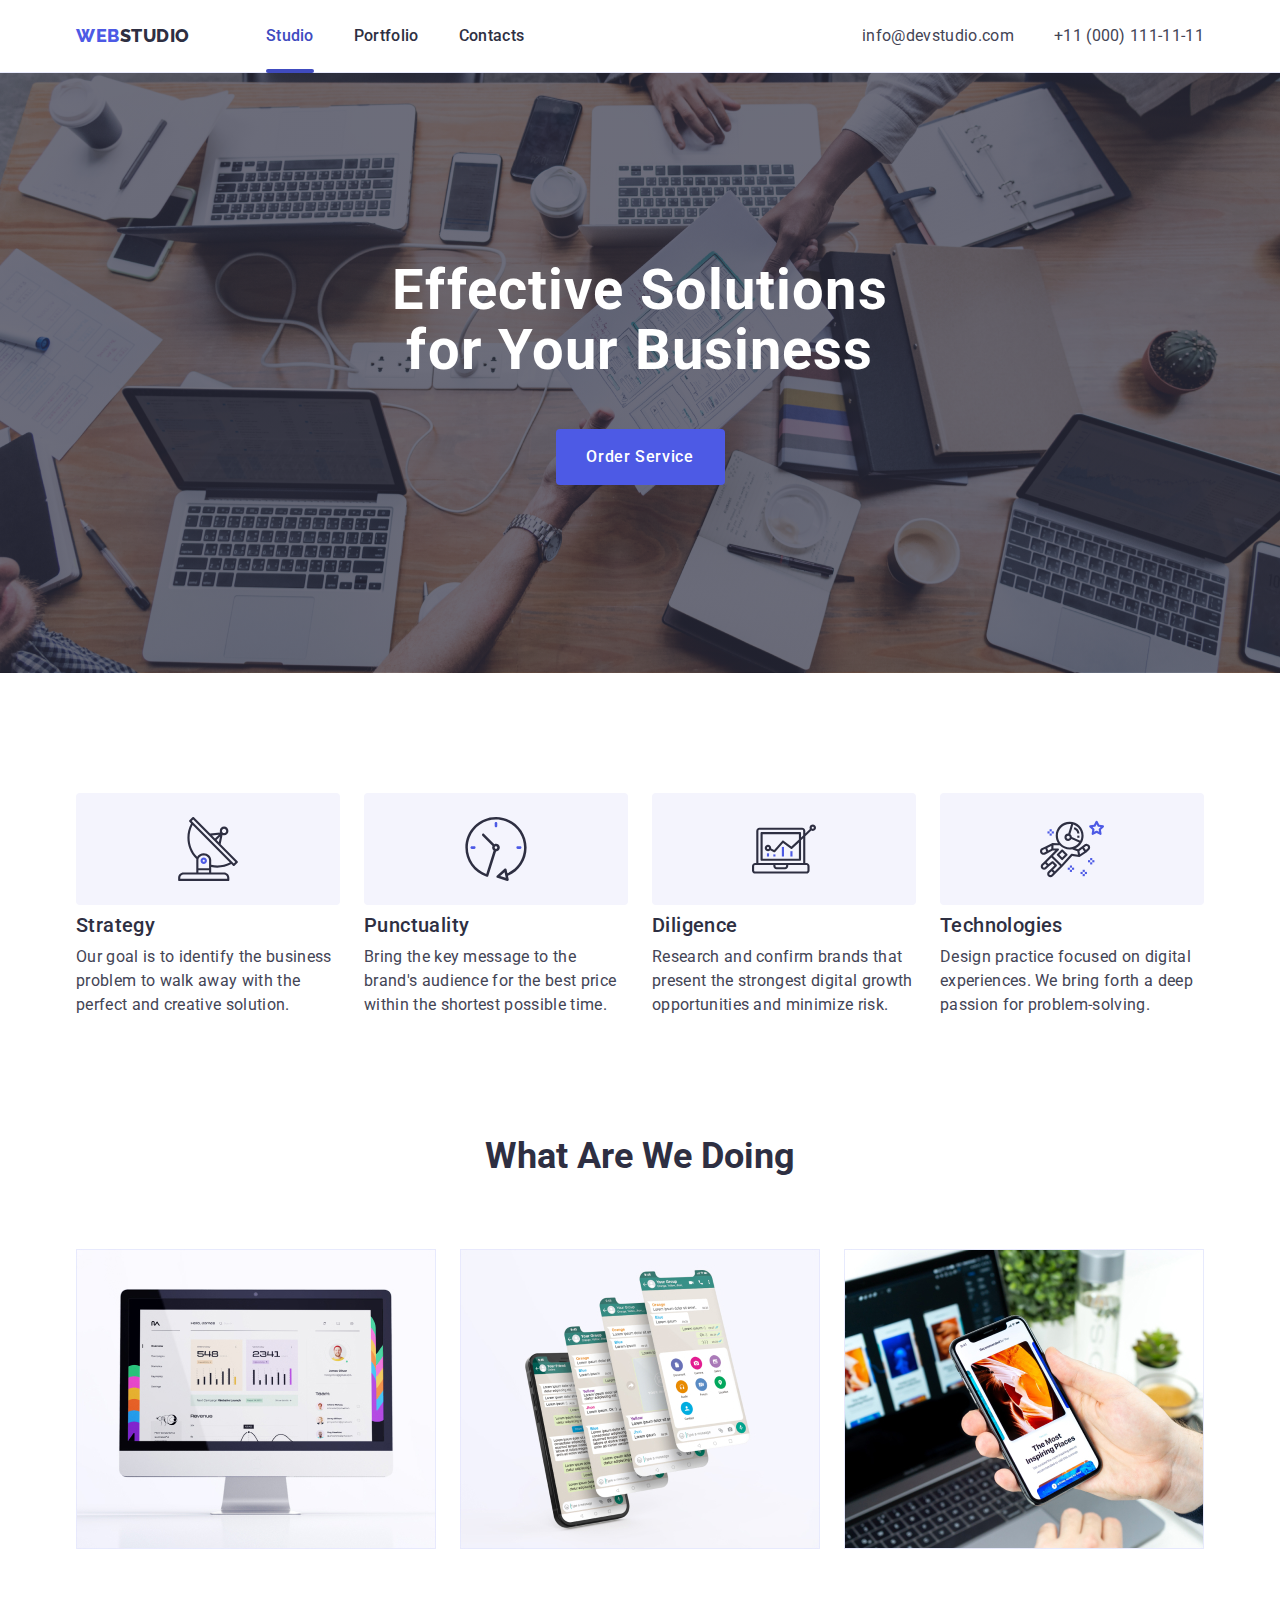
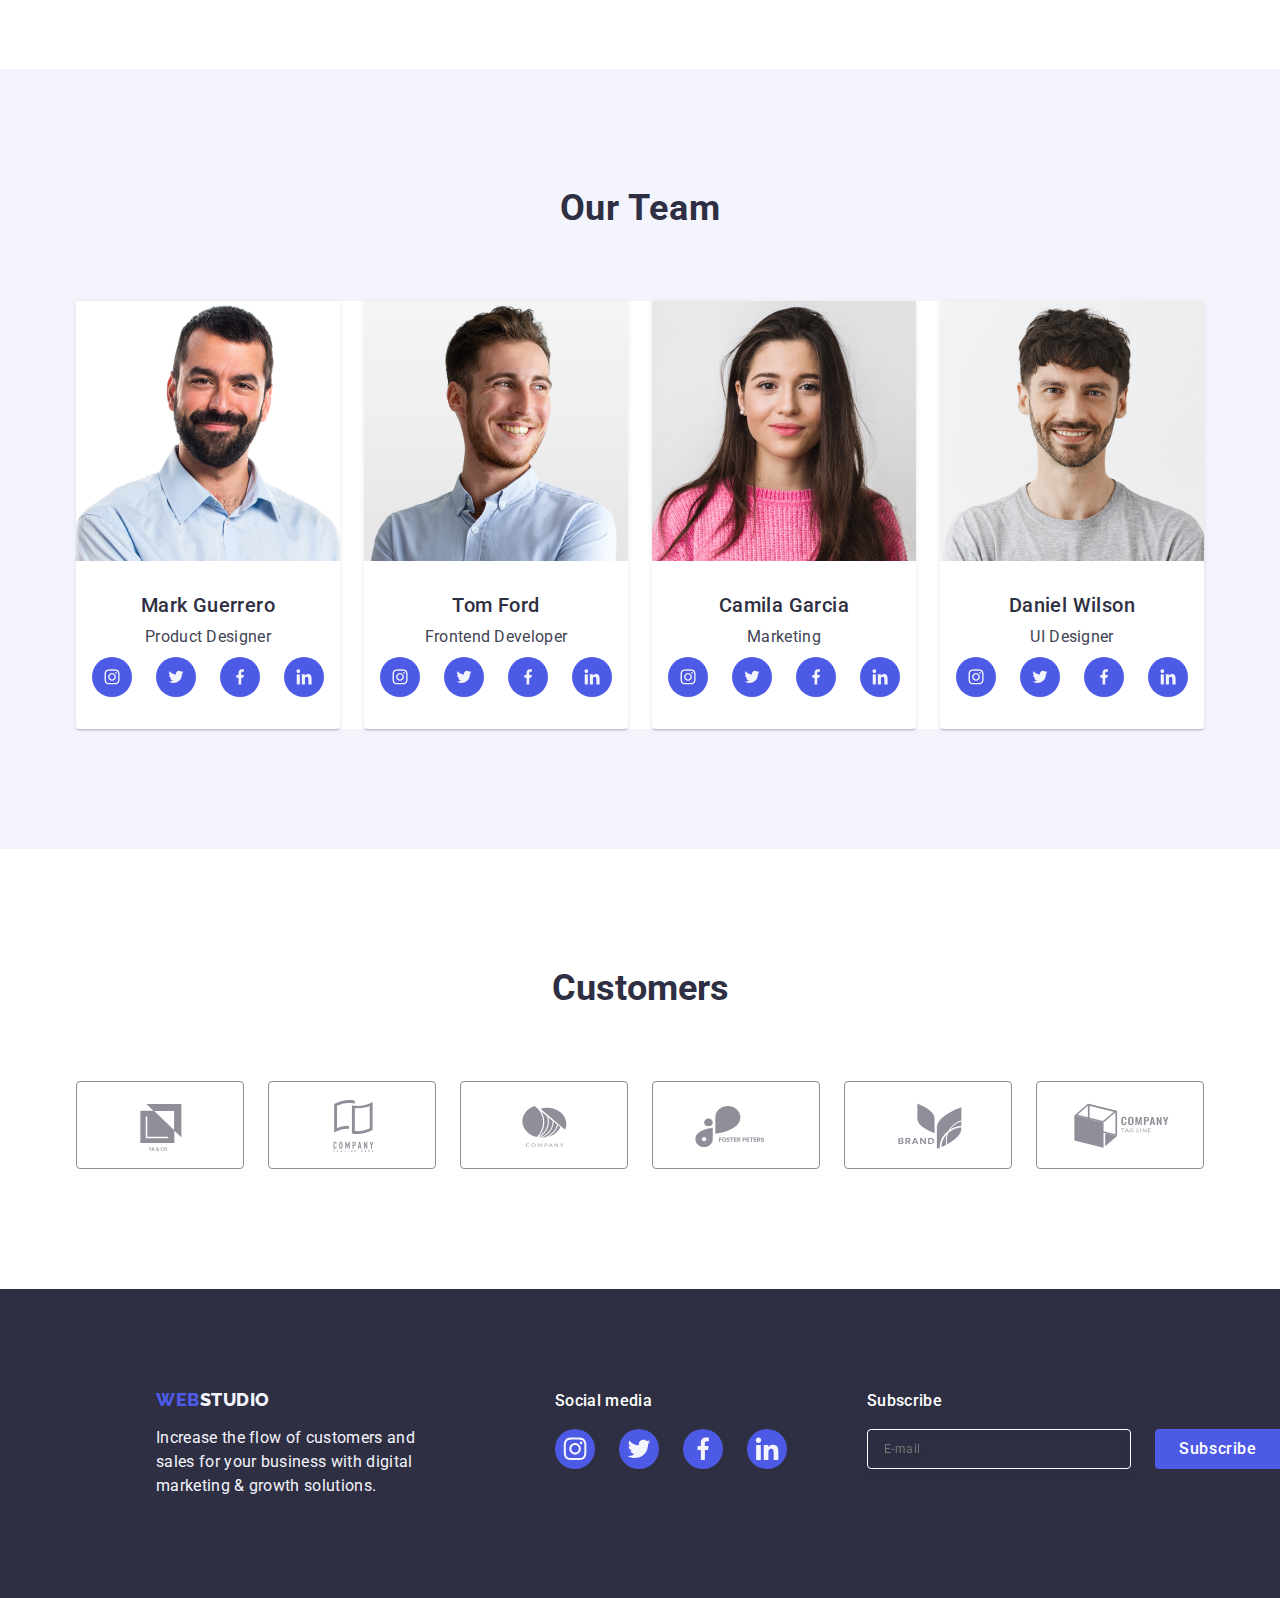
==== index.html @ 52cb7daf "Initial commit" ====
<!DOCTYPE html>
<html lang="en">
  <head>
    <meta charset="UTF-8" />
    <meta name="viewport" content="width=device-width, initial-scale=1.0" />
    <title>Document</title>
    <link rel="preconnect" href="https://fonts.googleapis.com" />
    <link rel="preconnect" href="https://fonts.gstatic.com" crossorigin />
    <link
      href="https://fonts.googleapis.com/css2?family=Raleway:wght@800&family=Roboto:wght@400;500;700;900&display=swap"
      rel="stylesheet"
    />
    <link
      rel="stylesheet"
      href="https://cdn.jsdelivr.net/npm/modern-normalize@1.1.0/modern-normalize.min.css"
    />
    <link rel="stylesheet" href="./css/styles.css" />
  </head>
  <!-- Profile header -->
  <body>
    <header class="page-header">
      <div class="container-header container">
        <nav class="navigation">
          <a class="logo link" href="./index.html"
            >Web<span class="dark">Studio</span></a
          >
          <ul class="nav list">
            <li class="nav-item">
              <a class="nav-link link nav-active" href="./index.html">Studio</a>
            </li>
            <li class="nav-item">
              <a class="nav-link link" href="./portfolio.html">Portfolio</a>
            </li>
            <li class="nav-item">
              <a class="nav-link link" href="">Contacts</a>
            </li>
          </ul>
        </nav>
        <address class="address">
          <ul class="contacts-list list">
            <li class="contact-item">
              <a class="link" href="mailto:info@devstudio.com"
                >info@devstudio.com</a
              >
            </li>
            <li class="contact-item">
              <a class="link" href="tel:+110001111111">+11 (000) 111-11-11</a>
            </li>
          </ul>
        </address>
      </div>
    </header>
    <!--Hero -->
    <main class="main">
      <section class="main-section hero">
        <div class="container-hero container">
          <h1 class="solution-title">Effective Solutions for Your Business</h1>
          <button class="button" type="button" data-modal-open>
            Order Service
          </button>
        </div>
      </section>

      <section class="social">
        <div class="container-social container">
          <h2 class="visually-hidden">Features</h2>

          <ul class="solution-list list">
            <li class="item icon-strategy">
              <div class="icon-container">
                <svg class="solution-icon" width="64" height="64">
                  <use href="./images/sprite2.svg#icon-antenna"></use>
                </svg>
              </div>
              <h3 class="solution-subtitle">Strategy</h3>
              <p class="desc-list">
                Our goal is to identify the business problem to walk away with
                the perfect and creative solution.
              </p>
            </li>

            <li class="item icon-punctuality">
              <div class="icon-container">
                <svg class="solution-icon" width="64" height="64">
                  <use href="./images/sprite2.svg#icon-clock"></use>
                </svg>
              </div>
              <h3 class="solution-subtitle">Punctuality</h3>
              <p class="desc-list">
                Bring the key message to the brand's audience for the best price
                within the shortest possible time.
              </p>
            </li>

            <li class="item icon-deligence">
              <div class="icon-container">
                <svg class="solution-icon" width="64" height="64">
                  <use href="./images/sprite2.svg#icon-diagram"></use>
                </svg>
              </div>
              <h3 class="solution-subtitle">Diligence</h3>
              <p class="desc-list">
                Research and confirm brands that present the strongest digital
                growth opportunities and minimize risk.
              </p>
            </li>
            <li class="item icon-technologies">
              <div class="icon-container">
                <svg class="solution-icon" width="64" height="64">
                  <use href="./images/sprite2.svg#icon-astronaut"></use>
                </svg>
              </div>
              <h3 class="solution-subtitle">Technologies</h3>
              <p class="desc-list">
                Design practice focused on digital experiences. We bring forth a
                deep passion for problem-solving.
              </p>
            </li>
          </ul>
        </div>
      </section>

      <!-- What are we doing -->
      <section class="main-section-product">
        <div class="container-main-section container">
          <h2 class="section-title">What are we doing</h2>
          <ul class="item-list list">
            <li class="solution-item">
              <img
                src="./images/img1.jpg"
                alt="our product"
                width="360"
                height="300"
              />
            </li>
            <li class="solution-item">
              <img
                src="./images/img2.jpg"
                alt="our product"
                width="360"
                height="300"
              />
            </li>
            <li class="solution-item">
              <img
                src="./images/img3.jpg"
                alt="our product"
                width="360"
                height="300"
              />
            </li>
          </ul>
        </div>
      </section>

      <!--Our Team-->

      <section class="main-team">
        <div class="container-main-team container">
          <h2 class="team-title">Our Team</h2>
          <ul class="team-list list">
            <li class="item-team">
              <img
                src="./images/img.jpg"
                alt="Mark Guerrero"
                width="264"
                height="260"
              />
              <div class="item-team-desc">
                <h3 class="team-subtitle">Mark Guerrero</h3>
                <p class="desc-team">Product Designer</p>
                <ul class="social-list list">
                  <li class="social-list-item">
                    <a href="" class="social-list-link">
                      <svg class="social-list-icon" width="16" height="16">
                        <use href="./images/sprite.svg#icon-instagram"></use>
                      </svg>
                    </a>
                  </li>
                  <li class="social-list-item">
                    <a href="" class="social-list-link">
                      <svg class="social-list-icon" width="16" height="16">
                        <use href="./images/sprite.svg#icon-twitter"></use>
                      </svg>
                    </a>
                  </li>
                  <li class="social-list-item">
                    <a href="" class="social-list-link">
                      <svg class="social-list-icon" width="16" height="16">
                        <use href="./images/sprite.svg#icon-facebook"></use>
                      </svg>
                    </a>
                  </li>
                  <li class="social-list-item">
                    <a href="" class="social-list-link">
                      <svg class="social-list-icon" width="16" height="16">
                        <use href="./images/sprite.svg#icon-linkedin"></use>
                      </svg>
                    </a>
                  </li>
                </ul>
              </div>
            </li>
            <li class="item-team">
              <img
                src="./images/img4.jpg"
                alt="Mark Guerrero"
                width="264"
                height="260"
              />
              <div class="item-team-desc">
                <h3 class="team-subtitle">Tom Ford</h3>
                <p class="desc-team">Frontend Developer</p>
                <ul class="social-list list">
                  <li class="social-list-item">
                    <a href="" class="social-list-link">
                      <svg class="social-list-icon" width="16" height="16">
                        <use href="./images/sprite.svg#icon-instagram"></use>
                      </svg>
                    </a>
                  </li>
                  <li class="social-list-item">
                    <a href="" class="social-list-link">
                      <svg class="social-list-icon" width="16" height="16">
                        <use href="./images/sprite.svg#icon-twitter"></use>
                      </svg>
                    </a>
                  </li>
                  <li class="social-list-item">
                    <a href="" class="social-list-link">
                      <svg class="social-list-icon" width="16" height="16">
                        <use href="./images/sprite.svg#icon-facebook"></use>
                      </svg>
                    </a>
                  </li>
                  <li class="social-list-item">
                    <a href="" class="social-list-link">
                      <svg class="social-list-icon" width="16" height="16">
                        <use href="./images/sprite.svg#icon-linkedin"></use>
                      </svg>
                    </a>
                  </li>
                </ul>
              </div>
            </li>
            <li class="item-team">
              <img
                src="./images/img5.jpg"
                alt="Mark Guerrero"
                width="264"
                height="260"
              />
              <div class="item-team-desc">
                <h3 class="team-subtitle">Camila Garcia</h3>
                <p class="desc-team">Marketing</p>
                <ul class="social-list list">
                  <li class="social-list-item">
                    <a href="" class="social-list-link">
                      <svg class="social-list-icon" width="16" height="16">
                        <use href="./images/sprite.svg#icon-instagram"></use>
                      </svg>
                    </a>
                  </li>
                  <li class="social-list-item">
                    <a href="" class="social-list-link">
                      <svg class="social-list-icon" width="16" height="16">
                        <use href="./images/sprite.svg#icon-twitter"></use>
                      </svg>
                    </a>
                  </li>
                  <li class="social-list-item">
                    <a href="" class="social-list-link">
                      <svg class="social-list-icon" width="16" height="16">
                        <use href="./images/sprite.svg#icon-facebook"></use>
                      </svg>
                    </a>
                  </li>
                  <li class="social-list-item">
                    <a href="" class="social-list-link">
                      <svg class="social-list-icon" width="16" height="16">
                        <use href="./images/sprite.svg#icon-linkedin"></use>
                      </svg>
                    </a>
                  </li>
                </ul>
              </div>
            </li>
            <li class="item-team">
              <img
                src="./images/img6.jpg"
                alt="Mark Guerrero"
                width="264"
                height="260"
              />
              <div class="item-team-desc">
                <h3 class="team-subtitle">Daniel Wilson</h3>
                <p class="desc-team">UI Designer</p>
                <ul class="social-list list">
                  <li class="social-list-item">
                    <a href="" class="social-list-link">
                      <svg class="social-list-icon" width="16" height="16">
                        <use href="./images/sprite.svg#icon-instagram"></use>
                      </svg>
                    </a>
                  </li>
                  <li class="social-list-item">
                    <a href="" class="social-list-link">
                      <svg class="social-list-icon" width="16" height="16">
                        <use href="./images/sprite.svg#icon-twitter"></use>
                      </svg>
                    </a>
                  </li>
                  <li class="social-list-item">
                    <a href="" class="social-list-link">
                      <svg class="social-list-icon" width="16" height="16">
                        <use href="./images/sprite.svg#icon-facebook"></use>
                      </svg>
                    </a>
                  </li>
                  <li class="social-list-item">
                    <a href="" class="social-list-link">
                      <svg class="social-list-icon" width="16" height="16">
                        <use href="./images/sprite.svg#icon-linkedin"></use>
                      </svg>
                    </a>
                  </li>
                </ul>
              </div>
            </li>
          </ul>
        </div>
      </section>
      <section class="cusutumers-section container">
        <div class="container">
          <h2 class="section-title">Customers</h2>
          <ul class="custumers-list list">
            <li class="custumers-item">
              <a href="" class="custumers-link link">
                <svg class="custumers-icon" width="104" height="56">
                  <use href="./images/sprite.svg#icon-Logocos"></use>
                </svg>
              </a>
            </li>
            <li class="custumers-item">
              <a href="" class="custumers-link link">
                <svg class="custumers-icon" width="104" height="56">
                  <use href="./images/sprite.svg#icon-company"></use>
                </svg>
              </a>
            </li>
            <li class="custumers-item">
              <a href="" class="custumers-link link">
                <svg class="custumers-icon" width="104" height="56">
                  <use href="./images/sprite.svg#icon-company2"></use>
                </svg>
              </a>
            </li>
            <li class="custumers-item">
              <a href="" class="custumers-link link">
                <svg class="custumers-icon" width="104" height="56">
                  <use href="./images/sprite.svg#icon-vector"></use>
                </svg>
              </a>
            </li>
            <li class="custumers-item">
              <a href="" class="custumers-link link">
                <svg class="custumers-icon" width="104" height="56">
                  <use href="./images/sprite.svg#icon-brand"></use>
                </svg>
              </a>
            </li>
            <li class="custumers-item">
              <a href="" class="custumers-link link">
                <svg class="custumers-icon" width="104" height="56">
                  <use href="./images/sprite.svg#icon-tagline"></use>
                </svg>
              </a>
            </li>
          </ul>
        </div>
      </section>
    </main>
    <!-- Footer -->
    <footer class="footer">
      <div class="footer-wrapper">
        <div class="container-footer container">
          <a href="./index.html" class="logo footer-link"
            >WEB<span class="light">Studio</span></a
          >
          <p class="footer-desc">
            Increase the flow of customers and sales for your business with
            digital marketing & growth solutions.
          </p>
        </div>
        <div class="footer-social">
          <p class="section-subtitle light">Social media</p>
          <ul class="social-list footer-social list">
            <li class="social-list-item">
              <a href="" class="social-list-linke">
                <svg class="social-list-icon" width="24" height="24">
                  <use href="./images/sprite.svg#icon-instagram"></use>
                </svg>
              </a>
            </li>
            <li class="social-list-item">
              <a href="" class="social-list-linke">
                <svg class="social-list-icon" width="24" height="24">
                  <use href="./images/sprite.svg#icon-twitter"></use>
                </svg>
              </a>
            </li>
            <li class="social-list-item">
              <a href="" class="social-list-linke">
                <svg class="social-list-icon" width="24" height="24">
                  <use href="./images/sprite.svg#icon-facebook"></use>
                </svg>
              </a>
            </li>
            <li class="social-list-item">
              <a href="" class="social-list-linke">
                <svg class="social-list-icon" width="24" height="24">
                  <use href="./images/sprite.svg#icon-linkedin"></use>
                </svg>
              </a>
            </li>
          </ul>
        </div>
        <div class="footer-subscribe">
          <p class="section-subtitle light">Subscribe</p>
          <form class="footer-form">
            <label for="email" class="subscribe-label">
              <input
                type="email"
                name="email"
                id="email"
                class="footer-subscribe-mail"
                placeholder="E-mail"
                required
              />
            </label>
            <button class="footer-subscribe-btn" type="submit">
              Subscribe
              <svg class="subsribe-btn-icon" width="24" height="24">
                <use href="./images/sprite.svg#icon-flay"></use>
              </svg>
            </button>
          </form>
        </div>
      </div>
      <!-- </div> -->
    </footer>

    <!-- MODAL WINDOW -->
    <div class="backdrop is-hidden" data-modal>
      <div class="modal">
        <button class="modal-close-btn" type="button" data-modal-close>
          <svg class="modal-close-icon" width="8" height="8">
            <use href="./images/sprite.svg#icon-close-black"></use>
          </svg>
        </button>
        <p class="modal-caption">
          Leave your contacts and we will call you back
        </p>

        <form class="modal-form" name="register_form">
          <div class="input-container">
            <label class="modal-form-label" for="user-name">Name</label>
            <div class="modal-form-field">
              <input
                class="modal-form-input"
                type="text"
                name="user-name"
                id="user-name"
                required
              />
              <svg class="modal-form-icon" width="18" height="24">
                <use href="./images/sprite.svg#icon-person-black"></use>
              </svg>
            </div>
          </div>
          <div class="input-container">
            <label class="modal-form-label" for="user-phone">Phone</label>
            <div class="modal-form-field">
              <input
                class="modal-form-input"
                type="tel"
                name="user-phone"
                id="user-phone"
                required
              />
              <svg class="modal-form-icon" width="18" height="24">
                <use href="./images/sprite.svg#icon-phone-black"></use>
              </svg>
            </div>
          </div>
          <div class="input-container">
            <label class="modal-form-label" for="user-email">Email</label>
            <div class="modal-form-field">
              <input
                class="modal-form-input"
                type="email"
                name="user-email"
                id="user-email"
                required
              />
              <svg class="modal-form-icon" width="18" height="24">
                <use href="./images/sprite.svg#icon-email-black"></use>
              </svg>
            </div>
          </div>

          <div class="form-messege">
            <label class="modal-form-label" for="user-comment">Comment</label>
            <textarea
              class="modal-form-messege"
              name="user-comment"
              id="user-comment"
              placeholder="Text input"
            ></textarea>
          </div>
          <div class="form-checkbox">
            <input
              class="form-agreement-checkbox visually-hidden"
              id="user-privacy"
              type="checkbox"
              value="true"
              name="user-privacy"
            />
            <label class="modal-form-label" for="user-privacy">
              <span class="checkbox-click">
                <svg class="privacy-check-icon" width="10" height="8">
                  <use
                    href="./images/sprite.svg#icon-click"
                    class="checked"
                  ></use>
                </svg>
              </span>
              I accept the terms and conditions of the&nbsp;
              <a class="privacy-link link" href="">Privacy Policy</a>
            </label>
          </div>
          <button class="send-btn" type="submit">Send</button>
        </form>
      </div>
    </div>

    <script src="./js/modal.js"></script>
  </body>
</html>
---- css/styles.css ----
/** COMMON */
/* #region COMMON*/
:root {
  --social-active: #31d0aa;
  --icon-customer-color: #8e8f99;
  --page-color: #ffffff;
  --main-text: #2e2f42;
  --light-text: #f4f4fd;
  --accent-color: #4d5ae5;
  --main-color: #434455;
  --action-color: #404bbf;
  --cornflower: #e7e9fc;
  --description-size: 16px;
  --description-height: 24px;
  --general-lh: 1.5;
  --ls-small: 0.02em;
  --ls-big: 0.04em;
}
.list {
  list-style: none;
}
.link {
  text-decoration: none;
}
h1,
h2,
h3,
h4,
p {
  margin-top: 0;
  margin-bottom: 0;
}
ul {
  margin-top: 0;
  margin-bottom: 0;
  padding-left: 0;
}
img {
  display: block;
}
body {
  font-family: Roboto, sans-serif;
  background-color: #ffffff;
  color: #434455;
}
.visually-hidden {
  position: absolute;
  width: 1px;
  height: 1px;
  margin: -1px;
  border: 0;
  padding: 0;
  white-space: nowrap;
  clip-path: inset(100%);
  clip: rect(0 0 0 0);
  overflow: hidden;
}
.container {
  /* display: flex; */
  width: 1158px;
  margin: 0 auto;
  padding-left: 15px;
  padding-right: 15px;
}

.portfolio-desc {
  font-weight: 400;
  font-size: var(--description-size);
  line-height: var(--description-height);
  letter-spacing: var(--ls-small);
  color: var(--main-color);
}
/* Header */
/* LOGO */

.page-header {
  border-bottom: 1px solid #e7e9fc;
  box-shadow: 0px 1px 6px 0px rgba(46, 47, 66, 0.08),
    0px 1px 1px 0px rgba(46, 47, 66, 0.16),
    0px 2px 1px 0px rgba(46, 47, 66, 0.08);
}

.container-header {
  display: flex;
  width: 1158px;
  padding-left: 15px;
  padding-right: 15px;
  padding: 0 15px 0 15px;
}
.container-pege {
  display: flex;
}
.navigation {
  display: flex;
  align-items: center;
}
.nav {
  display: flex;
  gap: 40px;
}

.logo {
  display: inline-block;
  margin-right: 76px;
  font-family: Raleway, sans-serif;
  font-weight: 800;
  font-size: 18px;
  line-height: 1.17;
  letter-spacing: 0.03em;
  text-transform: uppercase;
  text-decoration: none;
  color: var(--accent-color);
}
.light {
  color: var(--light-text);
}
.dark {
  color: var(--main-text);
}

.accent-color {
  color: var(--accent-color);
}
/** NAVIGATION */
/* #region NAVIGATION*/
.menu {
  display: flex;
  gap: 40px;
}
.menu-link {
  font-family: "Roboto", sans-serif;
  font-weight: 500;
  font-size: 16px;
  line-height: 24px;
}
.nav-link {
  display: block;
  position: relative;
  padding: 24px 0;
  font-weight: 500;
  line-height: 1.5;
  letter-spacing: 0.02em;
  color: var(--main-text);
  transition: color 250ms cubic-bezier(0.4, 0, 0.2, 1);
}

.nav-link:hover,
.nav-link:focus,
.contact-item > a:hover,
.contact-item > a:focus {
  color: var(--action-color);
}

.contact-item > a {
  font-size: var(--description-size);
  line-height: var(--description-height);
  letter-spacing: var(--ls-small);
  font-weight: 400;
  text-decoration: none;
  color: var(--main-color);
}

.address {
  margin-left: auto;
  font-style: normal;
}
.contacts-list {
  display: flex;
  gap: 40px;
  flex-direction: row;
  align-items: center;
  padding: 24px 0;
  font-size: 16px;
  line-height: 1.5;
  letter-spacing: 0.02em;
  color: var(--main-color);
}
.nav-link:hover::after {
  display: block;
  content: "";
  width: 100%;
  height: 4px;
  border-radius: 2px;
  background: var(--action-color);
  position: absolute;
  bottom: -1px;
  left: 0px;

  transition: color 250ms cubic-bezier(0.4, 0, 0.2, 1);
}

.nav-active {
  color: var(--action-color);
}

.nav-active::after {
  display: block;
  content: "";
  width: 100%;
  height: 4px;
  border-radius: 2px;
  color: var(--action-color);
  background: var(--action-color);
  position: absolute;
  bottom: -1px;
  left: 0px;

  transition: color 250ms cubic-bezier(0.4, 0, 0.2, 1);
}
.link {
  transition: color 250ms cubic-bezier(0.4, 0, 0.2, 1);
}
/* #endregion NAVIGATION */
/* #endregion HEADER */

/** INDEX */
/* #region INDEX*/

/** MAIN */

/** HERO */
/* #region HERO*/
.button:hover,
.button:focus {
  background-color: var(--action-color);
  cursor: pointer;
}
.solution-subtitle {
  margin-bottom: 8px;
  font-weight: 500;
  font-size: 20px;
  line-height: 1.2;
  letter-spacing: 0.02em;
  color: var(--main-text);
}
.social {
  padding-top: 120px;
  padding-bottom: 120px;
}
.solution-list {
  display: flex;
  gap: 24px;
}
.item-list {
  display: flex;
  gap: 24px;
}

.desc-list {
  line-height: 1.5;
  letter-spacing: 0.02em;
}
.section-title {
  margin-bottom: 72px;
  font-size: 36px;
  line-height: 1.11;
  text-align: center;
  text-transform: capitalize;
  color: var(--main-text);
}
.main-section-product {
  padding-bottom: 120px;
}
.main-team {
  padding: 120px 0;
  background-color: #f4f4fd;
}
.team-title {
  margin-bottom: 72px;
  font-size: 36px;
  line-height: 1.11;
  text-align: center;
  letter-spacing: 0.02em;
  text-transform: capitalize;
  color: var(--main-text);
}
.team-subtitle {
  text-align: center;
  margin-bottom: 8px;
  font-weight: 500;
  font-size: 20px;
  line-height: 1.2;
  letter-spacing: 0.02em;
  color: var(--main-text);
}
.desc-team {
  text-align: center;
  line-height: 1.5;
  letter-spacing: 0.02em;
}
.team-list {
  display: flex;
  gap: 24px;
  background-color: #ffffff;
}

.item-team {
  width: calc((100% - 72px) / 4);
  border-radius: 0px 0px 4px 4px;
  background-color: var(--page-color);
  box-shadow: 0px 2px 1px 0px rgba(46, 47, 66, 0.08),
    0px 1px 1px 0px rgba(46, 47, 66, 0.16),
    0px 1px 6px 0px rgba(46, 47, 66, 0.08);
}
.item-team-desc {
  padding: 32px 16px;
}

.main-section {
  padding: 188px 0;
  color: var(--main-text);
  background-image: linear-gradient(
      rgba(46, 47, 66, 0.7),
      rgba(46, 47, 66, 0.7)
    ),
    url(../images/people-office.jpg);
  background-position: center;
  background-repeat: no-repeat no-repeat;
  background-size: cover;
  max-width: 1140px;
  color: #ffffff;
}
.social-list-link {
  display: flex;
  justify-content: center;
  align-items: center;
  width: 40px;
  height: 40px;
  border-radius: 50%;
  background-color: #4d5ae5;
  transition: background-color 250ms cubic-bezier(0.4, 0, 0.2, 1);
}

.social-list-link:hover,
.social-list-link:focus {
  background-color: var(--action-color);
  cursor: pointer;
}

.social-list-linke:hover,
.social-list-linke:focus {
  background-color: var(--social-active);
}

.social-list-linke {
  display: flex;
  justify-content: center;
  align-items: center;
  width: 40px;
  height: 40px;
  border-radius: 50%;
  background-color: #4d5ae5;
  transition: background-color 250ms cubic-bezier(0.4, 0, 0.2, 1);
}

.social-list {
  display: flex;
  justify-content: center;
  gap: 24px;
  margin-top: 8px;
}
.social-list-icon {
  fill: #f4f4fd;
}

.item {
  width: calc((100% - 72px) / 4);
}
.icon-container {
  display: flex;
  align-items: center;
  justify-content: center;
  height: 112px;
  background-color: #f4f4fd;
  border-radius: 4px;
  margin-bottom: 8px;
}

.solution-title {
  display: flex;
  font-size: 56px;
  font-family: Roboto;
  line-height: 1.07;
  text-align: center;
  letter-spacing: 0.02em;
  color: #ffffff;
  max-width: 496px;
  margin: auto;
  margin-bottom: 48px;
}
.solution-item {
  width: calc((100% - 48px) / 3);
}

/** PORTFOLIO */
/* #region PORTFOLIO*/

/** MAIN */

.portfolio-subtitle {
  margin-bottom: 8px;
  font-weight: 500;
  font-size: 20px;
  line-height: 1.2;
  letter-spacing: 0.02em;
  line-height: var(--description-height);
  letter-spacing: var(--ls-small);
  color: var(--main-text);
}
.portfolio-list {
  display: flex;
  flex-wrap: wrap;
  gap: 48px 24px;
}

.container-portfolio {
  display: flex;
  flex-direction: column;
  align-items: center;
}

.btn-list {
  display: flex;
  justify-content: center;
  gap: 24px;
  margin-bottom: 72px;
}
.hero {
  max-width: 1440px;
  background-color: var(--main-text);
}

.portfolio-title {
  line-height: 1.5;
  letter-spacing: 0.02em;
}
.portfolio-link {
  display: block;
}
.portfolio-link:hover,
.portfolio-link:focus {
  box-shadow: 0px 1px 6px rgba(46, 47, 66, 0.08),
    0px 1px 1px rgba(46, 47, 66, 0.16), 0px 2px 1px rgba(46, 47, 66, 0.08);
}
.portfolio-list-item:hover .portfolio-list-item:focus {
  box-shadow: 0px 1px 6px rgba(46, 47, 66, 0.08),
    0px 1px 1px rgba(46, 47, 66, 0.16), 0px 2px 1px rgba(46, 47, 66, 0.08);
}

.container-porfolio-list {
  padding: 32px 16px;
  border: 1px solid #e7e9fc;
  border-top: none;
}

.portfolio-button {
  padding: 12px 24px;
  border: 1px solid #e7e9fc;
  border-radius: 4px;
  font-family: Roboto, sans-serif;
  font-weight: 500;
  font-size: 16px;
  letter-spacing: 0.04em;
  line-height: var(--general-lh);
  color: var(--accent-color);
  background-color: var(--light-text);
  cursor: pointer;
  transition: color 250ms cubic-bezier(0.4, 0, 0.2, 1),
    background-color 250ms cubic-bezier(0.4, 0, 0.2, 1),
    border-color 250ms cubic-bezier(0.4, 0, 0.2, 1),
    box-shadow 250ms cubic-bezier(0.4, 0, 0.2, 1);
}
.portfolio-button:hover,
.portfolio-button:focus,
.portfolio-button:active {
  border: 1px solid transparent;
  background-color: var(--action-color);
  color: var(--page-color);
  box-shadow: 0px 2px 2px 0px rgba(0, 0, 0, 0.12),
    0px 2px 1px 0px rgba(0, 0, 0, 0.08), 0px 3px 1px 0px rgba(0, 0, 0, 0.1);
}
.portfolio {
  padding-top: 96px;
  padding-bottom: 120px;
}

.portfolio-list {
  list-style: none;
}
.link {
  text-decoration: none;
}
.portfolio-link {
  display: block;
  transition: box-shadow 250ms cubic-bezier(0.4, 0, 0.2, 1);
}
.overlay {
  position: absolute;
  left: 0;
  top: 0;
  width: 100%;
  height: 100%;
  padding: 40px 32px;
  overflow: auto;
  transform: translateY(100%);
  font-size: 16px;
  font-family: Roboto;
  font-style: normal;
  font-weight: 400;
  line-height: 24px;
  letter-spacing: 0.32px;
  background-color: var(--accent-color);
  color: var(--light-text);

  transition: transform 250ms cubic-bezier(0.4, 0, 0.2, 1);

  background: var(--accent-color);
  color: var(--light-text);
}
.portfolio-list-item:hover .overlay,
.portfolio-list-item:focus .overlay {
  transform: translateY(0);
}

.portfolio-link:hover .overlay,
.portfolio-link:focus .overlay {
  box-shadow: 0px 1px 6px rgba(46, 47, 66, 0.08),
    0px 1px 1px rgba(46, 47, 66, 0.16), 0px 2px 1px rgba(46, 47, 66, 0.08);
  transform: translateY(0);
}
.portfolio-list-item:hover,
.portfolio-list-item:focus:focus {
  box-shadow: 0px 1px 6px rgba(46, 47, 66, 0.08),
    0px 1px 1px rgba(46, 47, 66, 0.16), 0px 2px 1px rgba(46, 47, 66, 0.08);
}
.overlay-portfolio {
  position: relative;
  overflow: hidden;
}
/* CUSTUMERS */
.cusutumers-section {
  padding: 120px 0;
}
.custumers-list {
  display: flex;
  align-items: center;
  justify-content: center;
  gap: 24px;
}
.custumers-link {
  display: flex;
  justify-content: center;
  align-items: center;

  width: 100%;
  height: 100%;

  border-radius: 4px;
  border: 1px solid var(--icon-customer-color);
  color: var(--icon-customer-color);
  transition: border-color 250ms cubic-bezier(0.4, 0, 0.2, 1),
    color 250ms cubic-bezier(0.4, 0, 0.2, 1);
}

.custumers-item {
  width: calc((100% - 120px) / 6);
  height: 88px;
}
.custumers-link:hover,
.custumers-link:focus {
  border-color: var(--action-color);
  color: var(--action-color);
}

.custumers-icon {
  fill: currentColor;
}

.ccustumers-icon:hover,
.custumers-icon:focus {
  fill: var(--action-color);
}

/** FOOTER */
.footer {
  display: flex;
  gap: 120px;
  padding-left: 156px;
  padding: 100px 0;
  background: var(--main-text);
}
.container-footer {
  box-sizing: content-box;
  width: 264px;
  margin-right: 120px;
  padding-left: 156px;
}
.footer-desc {
  width: 264px;
  line-height: 1.5;
  color: #f4f4fd;
  letter-spacing: 0.02em;
}
.footer-link {
  display: inline-block;
  margin-bottom: 16px;
}

.section-subtitle .footer-social {
  font-size: 16px;
  font-family: Roboto;
  font-style: normal;
  font-weight: 500;
  line-height: 24px;
  letter-spacing: 0.32px;
  text-align: left;
  color: var(--page-color);
  margin-bottom: 16px;
}
.footer-wrapper {
  display: flex;
  align-items: baseline;
}

.button {
  margin: auto;
  display: block;
  min-width: 169px;
  height: 56px;
  border: none;
  border-radius: 4px;
  cursor: pointer;
  background-color: var(--accent-color);
  font-family: Roboto, sans-serif;
  font-weight: 500;
  font-size: 16px;
  line-height: 1.5;
  letter-spacing: 0.04em;
  color: #ffffff;
  transition: background-color 250ms cubic-bezier(0.4, 0, 0.2, 1);
}

.backdrop {
  position: fixed;
  top: 0;
  left: 0;
  width: 100%;
  height: 100%;
  opacity: 1;
  background: var(--navyblue-modal, rgba(46, 47, 66, 0.4));
  transition: opacity 250ms cubic-bezier(0.4, 0, 0.2, 1),
    visibility 250ms cubic-bezier(0.4, 0, 0.2, 1);
}
.is-hidden {
  visibility: hidden;
  opacity: 0;
  pointer-events: none;
}
.modal {
  position: absolute;
  top: 50%;
  left: 50%;
  width: 408px;
  min-height: 584px;
  padding: 24px;
  padding-top: 72px;
  background-color: #fcfcfc;
  transform: translate(-50%, -50%);
  box-shadow: 0px 2px 1px 0px rgba(0, 0, 0, 0.2),
    0px 1px 3px 0px rgba(0, 0, 0, 0.12), 0px 1px 1px 0px rgba(0, 0, 0, 0.14);
  border-radius: 4px;
  transition: transform 250ms cubic-bezier(0.4, 0, 0.2, 1);
}
.modal-close-btn {
  position: absolute;
  top: 24px;
  right: 24px;
  display: flex;
  justify-content: center;
  align-items: center;
  width: 24px;
  height: 24px;
  padding: 0;

  background-color: transparent;
  border-radius: 50%;
  border: 1px solid rgba(0, 0, 0, 0.1);
  background: var(--cornflower, #e7e9fc);
  cursor: pointer;

  transition: background-color 250ms cubic-bezier(0.4, 0, 0.2, 1),
    border 250ms cubic-bezier(0.4, 0, 0.2, 1);
}
.modal-close-btn:hover,
.modal-close-btn:focus {
  border: none;
  border-radius: 24px;
  background: var(--action-color);
  fill: var(--page-color);
}
.modal-close-icon {
  transition: fill 250ms cubic-bezier(0.4, 0, 0.2, 1);
}
.input-container {
  margin-bottom: 8px;
}

.input-container:last-of-type {
  margin-bottom: 24px;
}

.modal-caption {
  display: block;
  margin-bottom: 16px;
  color: var(--navyblue, #2e2f42);
  text-align: center;
  font-size: 16px;
  font-weight: 500;
  line-height: 24px;
  letter-spacing: 0.32px;
}
.modal-form-label {
  display: block;
  line-height: 1.17;
  letter-spacing: 0.04em;
  margin-bottom: 4px;
  padding-top: 8px;
  color: var(--lightslate, #8e8f99);
  font-size: 12px;
}
.modal-form-field {
  position: relative;
}
.modal-form-input {
  display: block;
  width: 100%;
  height: 40px;
  padding-left: 38px;
  background-color: transparent;
  border-radius: 4px;
  outline: transparent;
  border: 1px solid var(--navyblue-modal, rgba(46, 47, 66, 0.4));
  transition: border-color 250ms cubic-bezier(0.4, 0, 0.2, 1);
}
.modal-form-icon {
  position: absolute;
  top: 50%;
  left: 16px;
  transform: translateY(-50%);
  fill: currentColor;
  transition: fill 250ms cubic-bezier(0.4, 0, 0.2, 1);
    
}
.modal-form-input:focus {
  border-color: #4d5ae5;
}
.modal-form-input:focus + .modal-form-icon {
  fill: #4d5ae5;
 
}
.modal-form-messege {
  width: 100%;
  height: 120px;
  border-radius: 4px;
  line-height: 1.17;
  letter-spacing: 0.04em;
  resize: none;
  font-size: 12px;
  padding: 8px 16px;
  outline: transparent;
  border-radius: 4px;
  background-color: transparent;
  color: rgba(46, 47, 66, 0.4);
  border: 1px solid var(--navyblue-modal, rgba(46, 47, 66, 0.4));
  transition: border-color 250ms cubic-bezier(0.4, 0, 0.2, 1);
}
.form-messege {
  margin-bottom: 16px;
}
.modal-form-messege:focus {
  border-color: #4d5ae5;
}
/* CHECKBOX STYLES*/
.form-checkbox {
  position: relative;
  margin-bottom: 24px;
}

.form-agreement {
  display: flex;
  align-items: center;
  gap: 10px;
  color: #8e8f99;
  font-size: 12px;
}

.checkbox-click {
  /* position: absolute; */
  display: inline-flex;
  justify-content: center;
  align-items: center;
  margin-right: 8px;

  width: 16px;
  height: 16px;
  border: 1px solid rgba(46, 47, 66, 0.4);
  border-radius: 2px;
  fill: transparent;

  transition: background-color 250ms cubic-bezier(0.4, 0, 0.2, 1),
    border 250ms cubic-bezier(0.4, 0, 0.2, 1),
    fill 250ms cubic-bezier(0.4, 0, 0.2, 1);
}
.form-agreement-checkbox:checked + .modal-form-label .checkbox-click{
  border: none;
  fill: #f4f4fd;
  background-color: #404bbf;
}
.form-agreement-checkbox {
  appearance: none;
}
.privacy-link {
  color: var(--accent-color);
  cursor: pointer;
}
.send-btn {
  display: block;
  min-width: 169px;
  height: 56px;
  border: none;
  border-radius: 4px;
  margin: 24px auto;
  cursor: pointer;

  font-family: Roboto, sans-serif;
  font-weight: 500;
  font-size: 16px;
  line-height: 1.5;
  letter-spacing: var(--ls-big);

  background-color: var(--accent-color);
  color: #ffffff;

 transition: background-color 250ms cubic-bezier(0.4, 0, 0.2, 1);
}
.send-btn:hover,
.send-btn:focus {
  background-color: var(--action-color);
  cursor: pointer;
}
.footer-subscribe {
  margin-left: 80px;
}

.footer-subscribe-mail {
  width: 264px;
  height: 40px;
  line-height: var(--general-lh);
  letter-spacing: var(--ls-big);
  padding-left: 16px;
  padding-top: 8px;
  padding-bottom: 8px;

  filter: drop-shadow(0px 4px 4px rgba(0, 0, 0, 0.15));
  color: #fff;

  font-size: 12px;
  border-radius: 4px;
  border: 1px solid #fff;
  background-color: transparent;
}

.footer-subscribe-btn {
  display: flex;
  justify-content: center;
  align-items: center;
  gap: 16px;

  min-width: 165px;
  padding: 8px 24px;
  margin: auto;
  height: 40px;
  border: none;
  border-radius: 4px;
  cursor: pointer;

  font-family: Roboto, sans-serif;
  font-weight: 500;
  font-size: 16px;
  line-height: 1.5;
  letter-spacing: var(--ls-big);

  background-color: var(--accent-color);
  color: #ffffff;

  transition: background-color 250ms cubic-bezier(0.4, 0, 0.2, 1);
}
.subsribe-btn-icon {
  fill: #fff;
  margin-left: 16px;
}
.section-subtitle {
  margin-bottom: 16px;
  font-weight: 500;
  line-height: 1.5;
  letter-spacing: 0.02em;
  color: #ffffff;
}
.footer-form {
  display: flex;
  gap: 24px;
}
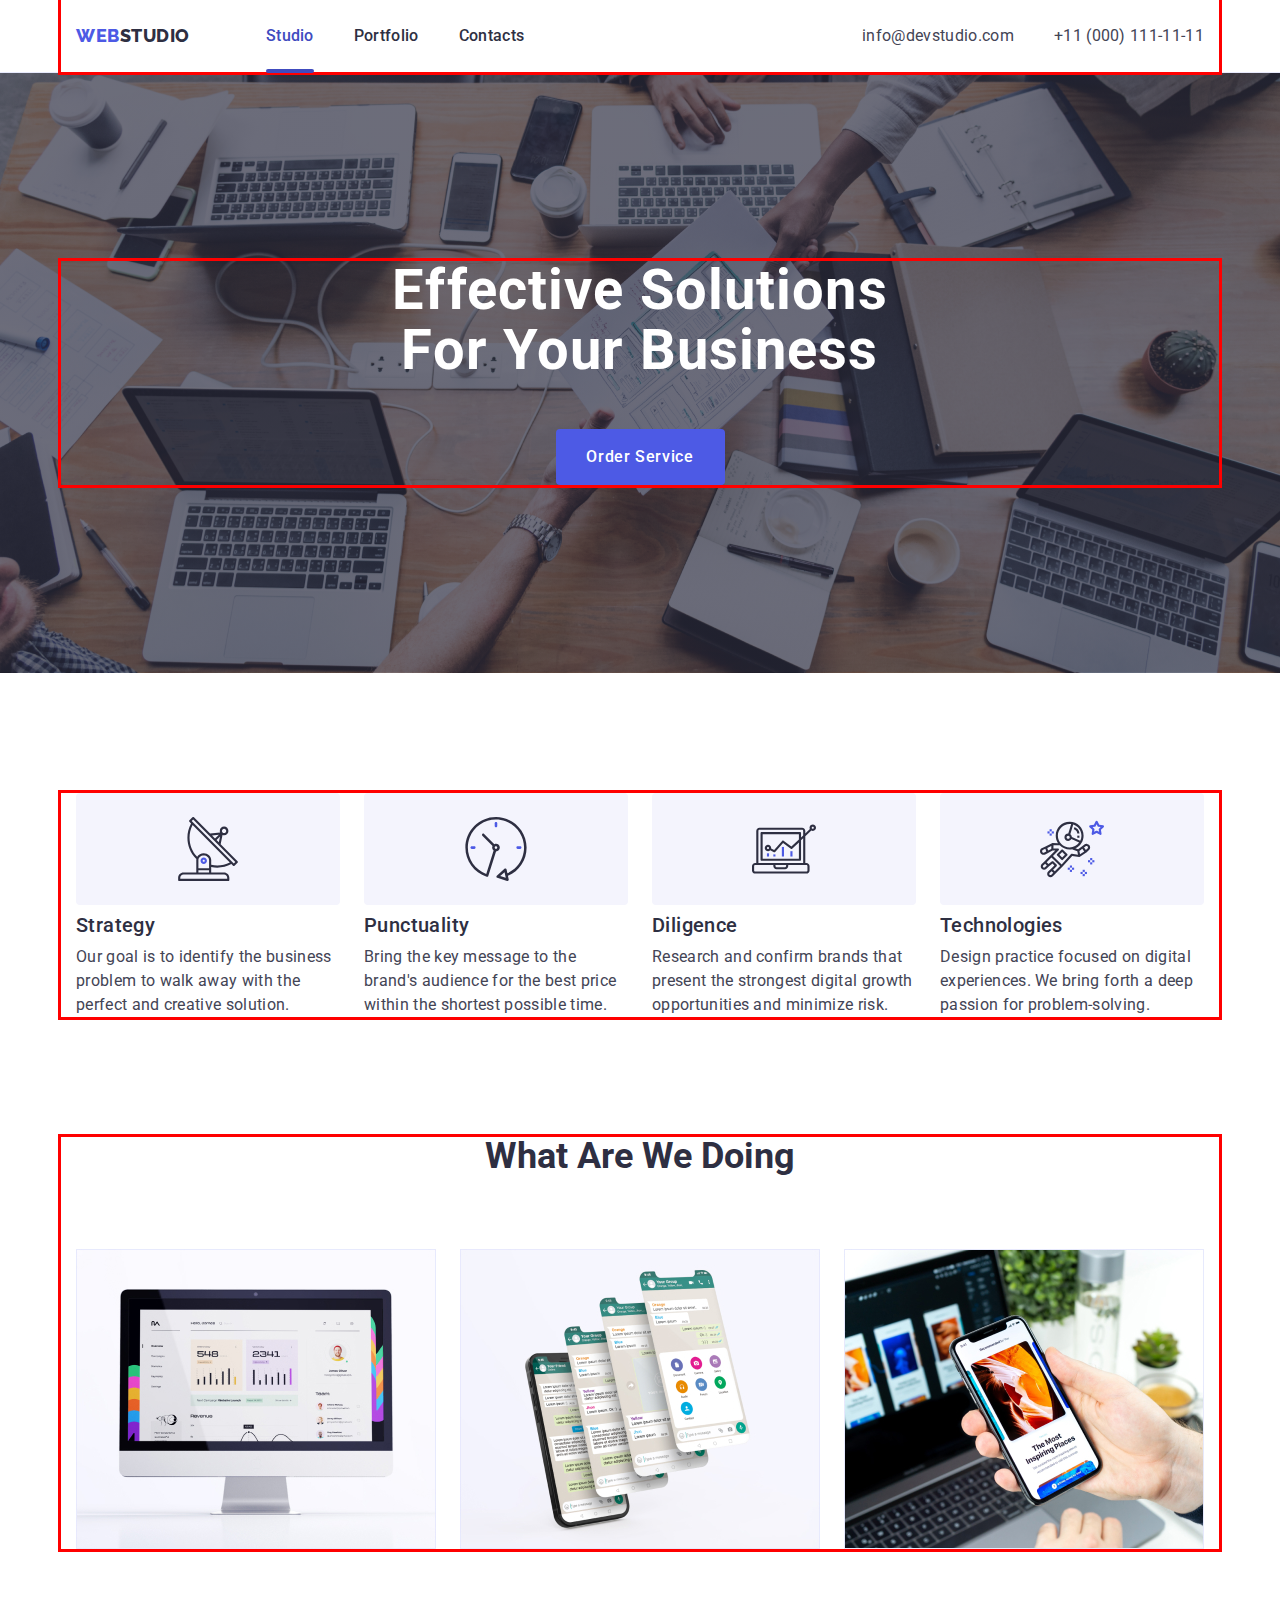
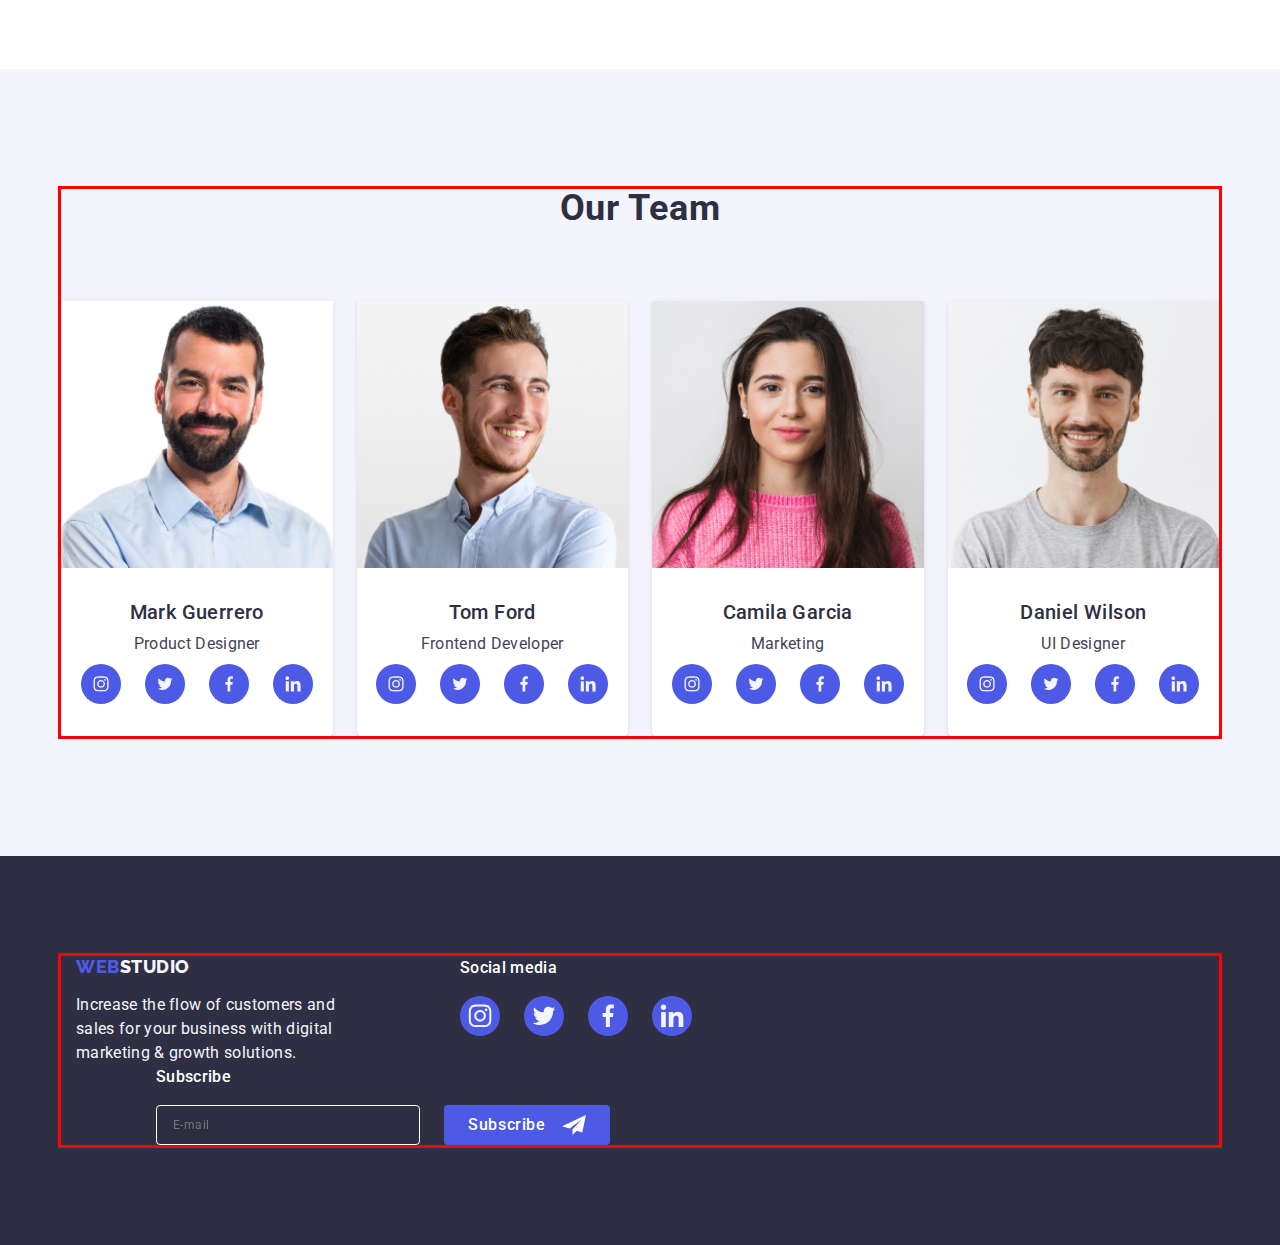
==== commit dd1a50ad: "update" ====
--- a/index.html
+++ b/index.html
@@ -14,6 +14,11 @@
       rel="stylesheet"
       href="https://cdn.jsdelivr.net/npm/modern-normalize@1.1.0/modern-normalize.min.css"
     />
+    <link rel="stylesheet" href="./css/reset.css" />
+    <link rel="stylesheet" href="./css/vars.css" />
+    <link rel="stylesheet" href="./css/mobile.css" />
+    <link rel="stylesheet" href="./css/tablet.css" />
+    <link rel="stylesheet" href="./css/decstop.css" />
     <link rel="stylesheet" href="./css/styles.css" />
   </head>
   <!-- Profile header -->
@@ -35,7 +40,13 @@
               <a class="nav-link link" href="">Contacts</a>
             </li>
           </ul>
+          <button class="header-btn" type="button" data-menu-open>
+            <svg class="header-icon" width="32" height="22">
+              <use href="./images/sprite.svg#icon-menu-hamb"></use>
+            </svg>
+          </button>
         </nav>
+
         <address class="address">
           <ul class="contacts-list list">
             <li class="contact-item">
@@ -62,11 +73,11 @@
       </section>
 
       <section class="social">
-        <div class="container-social container">
+        <div class="container">
           <h2 class="visually-hidden">Features</h2>
 
           <ul class="solution-list list">
-            <li class="item icon-strategy">
+            <li class="item">
               <div class="icon-container">
                 <svg class="solution-icon" width="64" height="64">
                   <use href="./images/sprite2.svg#icon-antenna"></use>
@@ -79,7 +90,7 @@
               </p>
             </li>
 
-            <li class="item icon-punctuality">
+            <li class="item">
               <div class="icon-container">
                 <svg class="solution-icon" width="64" height="64">
                   <use href="./images/sprite2.svg#icon-clock"></use>
@@ -92,7 +103,7 @@
               </p>
             </li>
 
-            <li class="item icon-deligence">
+            <li class="item">
               <div class="icon-container">
                 <svg class="solution-icon" width="64" height="64">
                   <use href="./images/sprite2.svg#icon-diagram"></use>
@@ -104,7 +115,7 @@
                 growth opportunities and minimize risk.
               </p>
             </li>
-            <li class="item icon-technologies">
+            <li class="item">
               <div class="icon-container">
                 <svg class="solution-icon" width="64" height="64">
                   <use href="./images/sprite2.svg#icon-astronaut"></use>
@@ -330,7 +341,8 @@
           </ul>
         </div>
       </section>
-      <section class="cusutumers-section container">
+      <!-- Custumers -->
+      <!-- <section class="cusutumers-section container">
         <div class="container">
           <h2 class="section-title">Customers</h2>
           <ul class="custumers-list list">
@@ -378,12 +390,12 @@
             </li>
           </ul>
         </div>
-      </section>
+      </section> -->
     </main>
     <!-- Footer -->
     <footer class="footer">
-      <div class="footer-wrapper">
-        <div class="container-footer container">
+      <div class="footer-wrapper container">
+        <div class="container-footer">
           <a href="./index.html" class="logo footer-link"
             >WEB<span class="light">Studio</span></a
           >
@@ -447,7 +459,6 @@
           </form>
         </div>
       </div>
-      <!-- </div> -->
     </footer>
 
     <!-- MODAL WINDOW -->
@@ -543,7 +554,41 @@
         </form>
       </div>
     </div>
+    <div class="menu is-close" data-menu>
+      <button class="menu-close" type="button" data-menu-close>
+        <svg class="modal-close-icon" width="8" height="8">
+          <use href="./images/sprite.svg#icon-close-black"></use>
+        </svg>
+      </button>
+      <nav class="menu-nav">
+        <ul class="menu-list list">
+          <li class="menu-item">
+            <a class="menu-link nav-active" href="./index.html">Studio</a>
+          </li>
+          <li class="menu-item">
+            <a class="menu-link link" href="./portfolio.html">Portfolio</a>
+          </li>
+          <li class="menu-item">
+            <a class="menu-link link" href="">Contacts</a>
+          </li>
+        </ul>
+      </nav>
+
+      <address class="menu-address">
+        <ul class="menu-contacts list">
+          <li class="menu-contact">
+            <a class="link" href="mailto:info@devstudio.com"
+              >info@devstudio.com</a
+            >
+          </li>
+          <li class="menu-contact">
+            <a class="link" href="tel:+110001111111">+11 (000) 111-11-11</a>
+          </li>
+        </ul>
+      </address>
+    </div>
 
     <script src="./js/modal.js"></script>
+    <script src="./js/menu.js"></script>
   </body>
 </html>
--- a/css/vars.css
+++ b/css/vars.css
@@ -0,0 +1,16 @@
+:root {
+  --social-active: #31d0aa;
+  --icon-customer-color: #8e8f99;
+  --page-color: #ffffff;
+  --main-text: #2e2f42;
+  --light-text: #f4f4fd;
+  --accent-color: #4d5ae5;
+  --main-color: #434455;
+  --action-color: #404bbf;
+  --cornflower: #e7e9fc;
+  --description-size: 16px;
+  --description-height: 24px;
+  --general-lh: 1.5;
+  --ls-small: 0.02em;
+  --ls-big: 0.04em;
+}--- a/css/mobile.css
+++ b/css/mobile.css
@@ -0,0 +1,288 @@
+.container {
+  /* display: flex; */
+  width: 100%;
+  margin: 0 auto;
+  padding-left: 15px;
+  padding-right: 15px;
+  outline: solid red;
+}
+
+/* HEADER */
+.page-header {
+  border-bottom: 1px solid #e7e9fc;
+  box-shadow: 0px 1px 6px 0px rgba(46, 47, 66, 0.08),
+    0px 1px 1px 0px rgba(46, 47, 66, 0.16),
+    0px 2px 1px 0px rgba(46, 47, 66, 0.08);
+}
+.navigation {
+  display: flex;
+  align-items: center;
+  justify-content: space-between;
+}
+.nav {
+  display: none;
+}
+.page-header .logo {
+  padding: 24px 0;
+}
+.logo {
+  display: inline-block;
+  margin-right: 76px;
+  font-family: Raleway, sans-serif;
+  font-weight: 800;
+  font-size: 18px;
+  line-height: 1.17;
+  letter-spacing: 0.03em;
+  text-transform: uppercase;
+  text-decoration: none;
+  color: var(--accent-color);
+}
+.light {
+  color: var(--light-text);
+}
+.dark {
+  color: var(--main-text);
+}
+
+.accent-color {
+  color: var(--accent-color);
+}
+.address {
+  margin-left: auto;
+  font-style: normal;
+  display: none;
+}
+.nav-link {
+  display: block;
+  position: relative;
+  padding: 24px 0;
+  font-weight: 500;
+  line-height: 1.5;
+  letter-spacing: 0.02em;
+  color: var(--main-text);
+  transition: color 250ms cubic-bezier(0.4, 0, 0.2, 1);
+}
+
+.nav-link:hover,
+.nav-link:focus,
+.contact-item > a:hover,
+.contact-item > a:focus {
+  color: var(--action-color);
+}
+.nav-link:hover::after {
+  display: block;
+  content: "";
+  width: 100%;
+  height: 4px;
+  border-radius: 2px;
+  background: var(--action-color);
+  position: absolute;
+  bottom: -1px;
+  left: 0px;
+
+  transition: color 250ms cubic-bezier(0.4, 0, 0.2, 1);
+}
+
+.nav-active {
+  color: var(--action-color);
+
+}
+
+.nav-active::after {
+  display: block;
+  content: "";
+  width: 100%;
+  height: 4px;
+  border-radius: 2px;
+  color: var(--action-color);
+  background: var(--action-color);
+  position: absolute;
+  bottom: -1px;
+  left: 0px;
+
+  transition: color 250ms cubic-bezier(0.4, 0, 0.2, 1);
+}
+.link {
+  transition: color 250ms cubic-bezier(0.4, 0, 0.2, 1);
+}
+
+.contact-item > a {
+  font-size: var(--description-size);
+  line-height: var(--description-height);
+  letter-spacing: var(--ls-small);
+  font-weight: 400;
+  text-decoration: none;
+  color: var(--main-color);
+  font-size: 12px;
+}
+.header-btn {
+  background-color: transparent;
+  border: none;
+}
+.is-close {
+  opacity: 0;
+  pointer-events: all;
+  visibility: hidden;
+}
+.menu {
+  width: 100vw;
+  height: 100vh;
+  background-color: #ffffff;
+  position: fixed;
+  top: 0;
+  left: 0;
+  padding: 80px 40px 40px;
+}
+.menu-close {
+  align-items: center;
+  justify-content: center;
+  display: flex;
+  background-color: transparent;
+  border: solid 1px #E7E9FC;
+  border-radius: 50%;
+  position: absolute;
+  right: 24px;
+  top: 24px;
+  width: 24px;
+  height: 24px;
+}
+
+/* HERO */
+.solution-title {
+  display: flex;
+  font-size: 36px;
+  font-family: Roboto;
+  line-height: 1.07;
+  text-align: center;
+  letter-spacing: 0.02em;
+  color: #ffffff;
+  max-width: 320px;
+  margin: auto;
+  margin-bottom: 48px;
+  text-transform: capitalize;
+}
+.button:hover,
+.button:focus {
+  background-color: var(--action-color);
+  cursor: pointer;
+}
+.main-section {
+  padding: 112px 0;
+  color: var(--main-text);
+  background-image: linear-gradient(
+      rgba(46, 47, 66, 0.7),
+      rgba(46, 47, 66, 0.7)
+    ),
+    url(../images/people-office.jpg);
+  background-position: center;
+  background-repeat: no-repeat no-repeat;
+  background-size: cover;
+  max-width: 1140px;
+  color: #ffffff;
+} 
+
+/* SOLUTION */
+.social {
+  padding-top: 96px;
+  padding-bottom: 96px;
+}
+
+.icon-container {
+  display: none;
+
+}
+  .solution-list {
+  display: flex;
+  row-gap: 72px;
+column-gap: 24px;
+ flex-wrap: wrap;
+ flex-direction: column;
+}
+.solution-subtitle {
+  text-align: center;
+  margin-bottom: 8px;
+font-size: 36px;
+font-weight: 700;
+line-height: 1.11;
+letter-spacing: 0.72px;
+  color: var(--main-text);
+}
+.desc-list {
+  line-height: 1.5;
+  letter-spacing: 0.02em;
+  font-size: 16px;
+font-weight: 500;
+
+}
+
+/*  What */
+
+.main-section-product {
+  padding-bottom: 120px;
+  display: none;
+}
+/* Main Team */
+
+.main-team {
+  padding: 96px 0;
+  background-color: #f4f4fd;
+}
+.team-title {
+  margin-bottom: 72px;
+  font-size: 36px;
+  line-height: 1.11;
+  text-align: center;
+  letter-spacing: 0.02em;
+  text-transform: capitalize;
+  color: var(--main-text);
+}
+
+.team-list {
+  display: flex;
+  column-gap: 24px;
+  row-gap: 72px;
+justify-content: center;
+  flex-wrap: wrap;
+}
+.item-team {
+  width: 264px;
+  border-radius: 0px 0px 4px 4px;
+  background-color: var(--page-color);
+  box-shadow: 0px 2px 1px 0px rgba(46, 47, 66, 0.08),
+    0px 1px 1px 0px rgba(46, 47, 66, 0.16),
+    0px 1px 6px 0px rgba(46, 47, 66, 0.08);
+}
+.desc-team {
+  text-align: center;
+  line-height: 1.5;
+  letter-spacing: 0.02em;
+}
+
+
+
+.item-team-desc {
+  padding: 32px 32px;
+}
+
+
+.footer-wrapper {
+  display: flex;
+  align-items: center;
+  flex-direction: column;
+  flex-wrap: wrap;
+  
+  
+}
+.footer-form {
+  display: flex;
+  gap: 24px;
+  flex-wrap: wrap;
+}
+
+
+@media screen and (min-width: 428px) {
+  .container {
+    max-width: 428px;
+  }
+
+}
--- a/css/tablet.css
+++ b/css/tablet.css
@@ -0,0 +1,66 @@
+@media screen and (min-width: 768px) {
+  .container {
+    max-width: 768px;
+  }
+  .container-header {
+    display: flex;
+  }
+  .address {
+    display: block;
+  }
+  .main-section {
+    padding: 112px 0;
+  }
+
+  .solution-title {
+    display: flex;
+    font-size: 56px;
+    max-width: 496px;
+  }
+  .nav {
+    display: flex;
+    gap: 40px;
+  }
+
+  .contacts-list {
+    display: block;
+    gap: 40px;
+    flex-direction: row;
+    align-items: center;
+    padding: 12px 0;
+    font-size: 16px;
+    line-height: 1.5;
+    letter-spacing: 0.02em;
+    color: var(--main-color);
+  }
+  .header-btn {
+    display: none;
+  }
+  /* SOLUTION */
+  .solution-list {
+  flex-direction: row;
+}
+.solution-subtitle {
+    text-align: left;
+}
+.item {
+  width: calc((100% - 24px) / 2);
+}
+.container-main-team {
+padding-left: 108px;
+padding-right: 108px;
+}
+.item-team {
+  width: calc((100% - 24px) / 2);
+}
+.team-list {
+    row-gap: 64px;
+}
+
+.footer-wrapper {
+    flex-direction: row;
+    align-items: baseline;
+}
+
+
+}
--- a/css/decstop.css
+++ b/css/decstop.css
@@ -0,0 +1,74 @@
+@media screen and (min-width: 1158px) {
+  .container {
+    max-width: 1158px;
+  }
+  .main-section {
+    padding: 188px 0;
+  }
+  .solution-title {
+    display: flex;
+    font-size: 56px;
+    max-width: 496px;
+  }
+
+  .contacts-list {
+    display: flex;
+     padding: 24px 0;
+  }
+   .contact-item > a{
+    font-size: 16px;
+  }
+    /* SOLUTION */
+    .social {
+  padding-top: 120px;
+  padding-bottom: 120px;
+}
+
+.icon-container {
+  display: flex;
+  align-items: center;
+  justify-content: center;
+  height: 112px;
+  background-color: #f4f4fd;
+  border-radius: 4px;
+  margin-bottom: 8px;
+}
+.solution-subtitle {
+  font-weight: 500;
+  font-size: 20px;
+  line-height: 1.2;
+  letter-spacing: 0.02em;
+ 
+}
+.desc-list {
+    font-weight: 400;
+    letter-spacing: 0.32px;
+}
+.item {
+  width: calc((100% - 72px) / 4);
+}
+
+/* What */
+
+.main-section-product{
+    display: block;
+}
+
+/* Main Team */
+
+.main-team {
+  padding: 120px 0;
+ 
+}
+ 
+.container-main-team {
+padding-left: 0;
+padding-right: 0;
+
+}
+
+.item-team {
+  width: calc((100% - 72px) / 4);}
+}
+
+
--- a/css/styles.css
+++ b/css/styles.css
@@ -1,255 +1,14 @@
-/** COMMON */
-/* #region COMMON*/
-:root {
-  --social-active: #31d0aa;
-  --icon-customer-color: #8e8f99;
-  --page-color: #ffffff;
-  --main-text: #2e2f42;
-  --light-text: #f4f4fd;
-  --accent-color: #4d5ae5;
-  --main-color: #434455;
-  --action-color: #404bbf;
-  --cornflower: #e7e9fc;
-  --description-size: 16px;
-  --description-height: 24px;
-  --general-lh: 1.5;
-  --ls-small: 0.02em;
-  --ls-big: 0.04em;
-}
-.list {
-  list-style: none;
-}
-.link {
-  text-decoration: none;
-}
-h1,
-h2,
-h3,
-h4,
-p {
-  margin-top: 0;
-  margin-bottom: 0;
-}
-ul {
-  margin-top: 0;
-  margin-bottom: 0;
-  padding-left: 0;
-}
-img {
-  display: block;
-}
-body {
-  font-family: Roboto, sans-serif;
-  background-color: #ffffff;
-  color: #434455;
-}
-.visually-hidden {
-  position: absolute;
-  width: 1px;
-  height: 1px;
-  margin: -1px;
-  border: 0;
-  padding: 0;
-  white-space: nowrap;
-  clip-path: inset(100%);
-  clip: rect(0 0 0 0);
-  overflow: hidden;
-}
-.container {
-  /* display: flex; */
-  width: 1158px;
-  margin: 0 auto;
-  padding-left: 15px;
-  padding-right: 15px;
-}
-
-.portfolio-desc {
-  font-weight: 400;
-  font-size: var(--description-size);
-  line-height: var(--description-height);
-  letter-spacing: var(--ls-small);
-  color: var(--main-color);
-}
-/* Header */
-/* LOGO */
-
-.page-header {
-  border-bottom: 1px solid #e7e9fc;
-  box-shadow: 0px 1px 6px 0px rgba(46, 47, 66, 0.08),
-    0px 1px 1px 0px rgba(46, 47, 66, 0.16),
-    0px 2px 1px 0px rgba(46, 47, 66, 0.08);
-}
-
-.container-header {
-  display: flex;
-  width: 1158px;
-  padding-left: 15px;
-  padding-right: 15px;
-  padding: 0 15px 0 15px;
-}
-.container-pege {
-  display: flex;
-}
-.navigation {
-  display: flex;
-  align-items: center;
-}
-.nav {
-  display: flex;
-  gap: 40px;
-}
-
-.logo {
-  display: inline-block;
-  margin-right: 76px;
-  font-family: Raleway, sans-serif;
-  font-weight: 800;
-  font-size: 18px;
-  line-height: 1.17;
-  letter-spacing: 0.03em;
-  text-transform: uppercase;
-  text-decoration: none;
-  color: var(--accent-color);
-}
-.light {
-  color: var(--light-text);
-}
-.dark {
-  color: var(--main-text);
-}
-
-.accent-color {
-  color: var(--accent-color);
-}
-/** NAVIGATION */
-/* #region NAVIGATION*/
-.menu {
-  display: flex;
-  gap: 40px;
-}
-.menu-link {
-  font-family: "Roboto", sans-serif;
-  font-weight: 500;
-  font-size: 16px;
-  line-height: 24px;
-}
-.nav-link {
-  display: block;
-  position: relative;
-  padding: 24px 0;
-  font-weight: 500;
-  line-height: 1.5;
-  letter-spacing: 0.02em;
-  color: var(--main-text);
-  transition: color 250ms cubic-bezier(0.4, 0, 0.2, 1);
-}
-
-.nav-link:hover,
-.nav-link:focus,
-.contact-item > a:hover,
-.contact-item > a:focus {
-  color: var(--action-color);
-}
-
-.contact-item > a {
-  font-size: var(--description-size);
-  line-height: var(--description-height);
-  letter-spacing: var(--ls-small);
-  font-weight: 400;
-  text-decoration: none;
-  color: var(--main-color);
-}
-
-.address {
-  margin-left: auto;
-  font-style: normal;
-}
-.contacts-list {
-  display: flex;
-  gap: 40px;
-  flex-direction: row;
-  align-items: center;
-  padding: 24px 0;
-  font-size: 16px;
-  line-height: 1.5;
-  letter-spacing: 0.02em;
-  color: var(--main-color);
-}
-.nav-link:hover::after {
-  display: block;
-  content: "";
-  width: 100%;
-  height: 4px;
-  border-radius: 2px;
-  background: var(--action-color);
-  position: absolute;
-  bottom: -1px;
-  left: 0px;
-
-  transition: color 250ms cubic-bezier(0.4, 0, 0.2, 1);
-}
-
-.nav-active {
-  color: var(--action-color);
-}
-
-.nav-active::after {
-  display: block;
-  content: "";
-  width: 100%;
-  height: 4px;
-  border-radius: 2px;
-  color: var(--action-color);
-  background: var(--action-color);
-  position: absolute;
-  bottom: -1px;
-  left: 0px;
-
-  transition: color 250ms cubic-bezier(0.4, 0, 0.2, 1);
-}
-.link {
-  transition: color 250ms cubic-bezier(0.4, 0, 0.2, 1);
-}
-/* #endregion NAVIGATION */
-/* #endregion HEADER */
-
-/** INDEX */
-/* #region INDEX*/
-
-/** MAIN */
-
-/** HERO */
-/* #region HERO*/
-.button:hover,
-.button:focus {
-  background-color: var(--action-color);
-  cursor: pointer;
-}
-.solution-subtitle {
-  margin-bottom: 8px;
-  font-weight: 500;
-  font-size: 20px;
-  line-height: 1.2;
-  letter-spacing: 0.02em;
-  color: var(--main-text);
-}
-.social {
-  padding-top: 120px;
-  padding-bottom: 120px;
-}
-.solution-list {
+
+
+
+
+
+.item-list {
   display: flex;
   gap: 24px;
 }
-.item-list {
-  display: flex;
-  gap: 24px;
-}
-
-.desc-list {
-  line-height: 1.5;
-  letter-spacing: 0.02em;
-}
+
+
 .section-title {
   margin-bottom: 72px;
   font-size: 36px;
@@ -258,22 +17,9 @@
   text-transform: capitalize;
   color: var(--main-text);
 }
-.main-section-product {
-  padding-bottom: 120px;
-}
-.main-team {
-  padding: 120px 0;
-  background-color: #f4f4fd;
-}
-.team-title {
-  margin-bottom: 72px;
-  font-size: 36px;
-  line-height: 1.11;
-  text-align: center;
-  letter-spacing: 0.02em;
-  text-transform: capitalize;
-  color: var(--main-text);
-}
+
+
+
 .team-subtitle {
   text-align: center;
   margin-bottom: 8px;
@@ -283,43 +29,8 @@
   letter-spacing: 0.02em;
   color: var(--main-text);
 }
-.desc-team {
-  text-align: center;
-  line-height: 1.5;
-  letter-spacing: 0.02em;
-}
-.team-list {
-  display: flex;
-  gap: 24px;
-  background-color: #ffffff;
-}
-
-.item-team {
-  width: calc((100% - 72px) / 4);
-  border-radius: 0px 0px 4px 4px;
-  background-color: var(--page-color);
-  box-shadow: 0px 2px 1px 0px rgba(46, 47, 66, 0.08),
-    0px 1px 1px 0px rgba(46, 47, 66, 0.16),
-    0px 1px 6px 0px rgba(46, 47, 66, 0.08);
-}
-.item-team-desc {
-  padding: 32px 16px;
-}
-
-.main-section {
-  padding: 188px 0;
-  color: var(--main-text);
-  background-image: linear-gradient(
-      rgba(46, 47, 66, 0.7),
-      rgba(46, 47, 66, 0.7)
-    ),
-    url(../images/people-office.jpg);
-  background-position: center;
-  background-repeat: no-repeat no-repeat;
-  background-size: cover;
-  max-width: 1140px;
-  color: #ffffff;
-}
+
+
 .social-list-link {
   display: flex;
   justify-content: center;
@@ -363,31 +74,10 @@
   fill: #f4f4fd;
 }
 
-.item {
-  width: calc((100% - 72px) / 4);
-}
-.icon-container {
-  display: flex;
-  align-items: center;
-  justify-content: center;
-  height: 112px;
-  background-color: #f4f4fd;
-  border-radius: 4px;
-  margin-bottom: 8px;
-}
-
-.solution-title {
-  display: flex;
-  font-size: 56px;
-  font-family: Roboto;
-  line-height: 1.07;
-  text-align: center;
-  letter-spacing: 0.02em;
-  color: #ffffff;
-  max-width: 496px;
-  margin: auto;
-  margin-bottom: 48px;
-}
+
+
+
+
 .solution-item {
   width: calc((100% - 48px) / 3);
 }
@@ -486,6 +176,13 @@
 
 .portfolio-list {
   list-style: none;
+
+}.portfolio-desc {
+  font-weight: 400;
+  font-size: var(--description-size);
+  line-height: var(--description-height);
+  letter-spacing: var(--ls-small);
+  color: var(--main-color);
 }
 .link {
   text-decoration: none;
@@ -593,7 +290,7 @@
   box-sizing: content-box;
   width: 264px;
   margin-right: 120px;
-  padding-left: 156px;
+  
 }
 .footer-desc {
   width: 264px;
@@ -617,10 +314,7 @@
   color: var(--page-color);
   margin-bottom: 16px;
 }
-.footer-wrapper {
-  display: flex;
-  align-items: baseline;
-}
+
 
 .button {
   margin: auto;
@@ -874,11 +568,11 @@
   display: flex;
   justify-content: center;
   align-items: center;
-  gap: 16px;
+  
 
   min-width: 165px;
   padding: 8px 24px;
-  margin: auto;
+
   height: 40px;
   border: none;
   border-radius: 4px;
@@ -906,7 +600,4 @@
   letter-spacing: 0.02em;
   color: #ffffff;
 }
-.footer-form {
-  display: flex;
-  gap: 24px;
-}
+
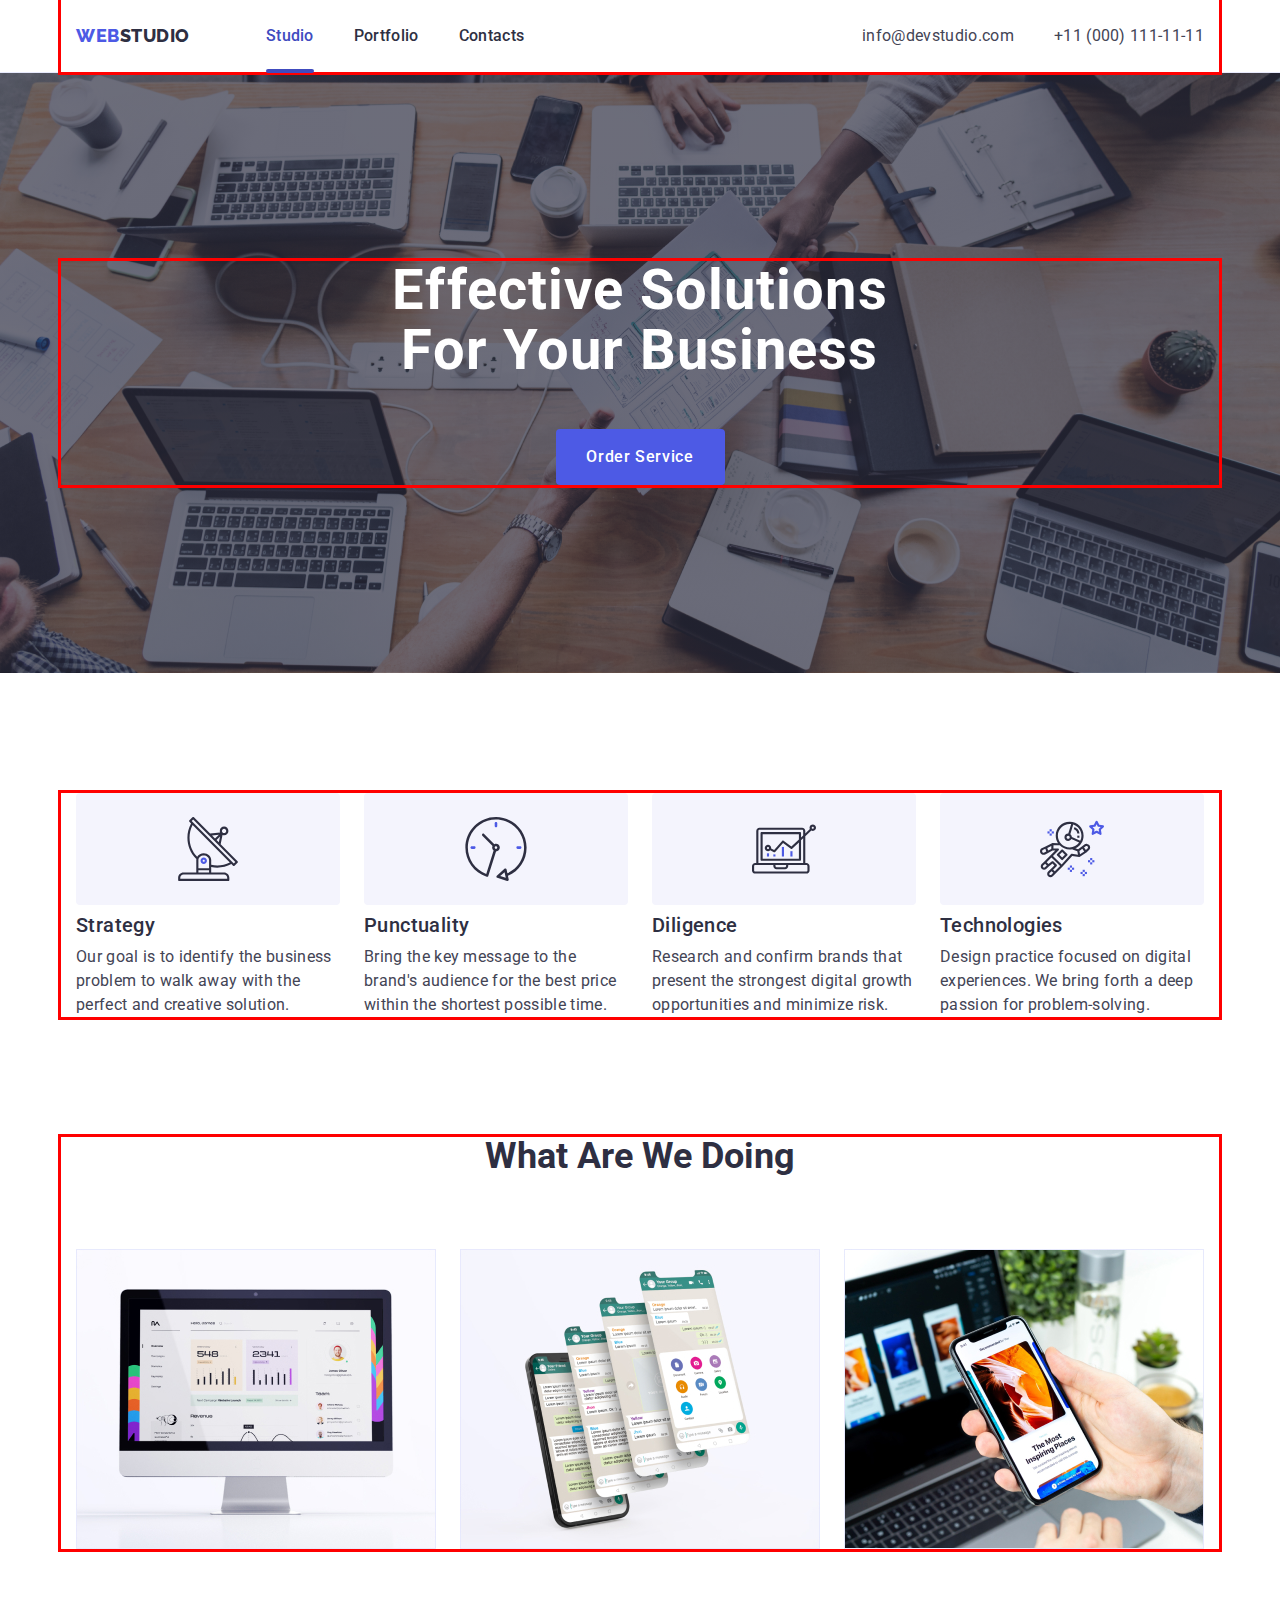
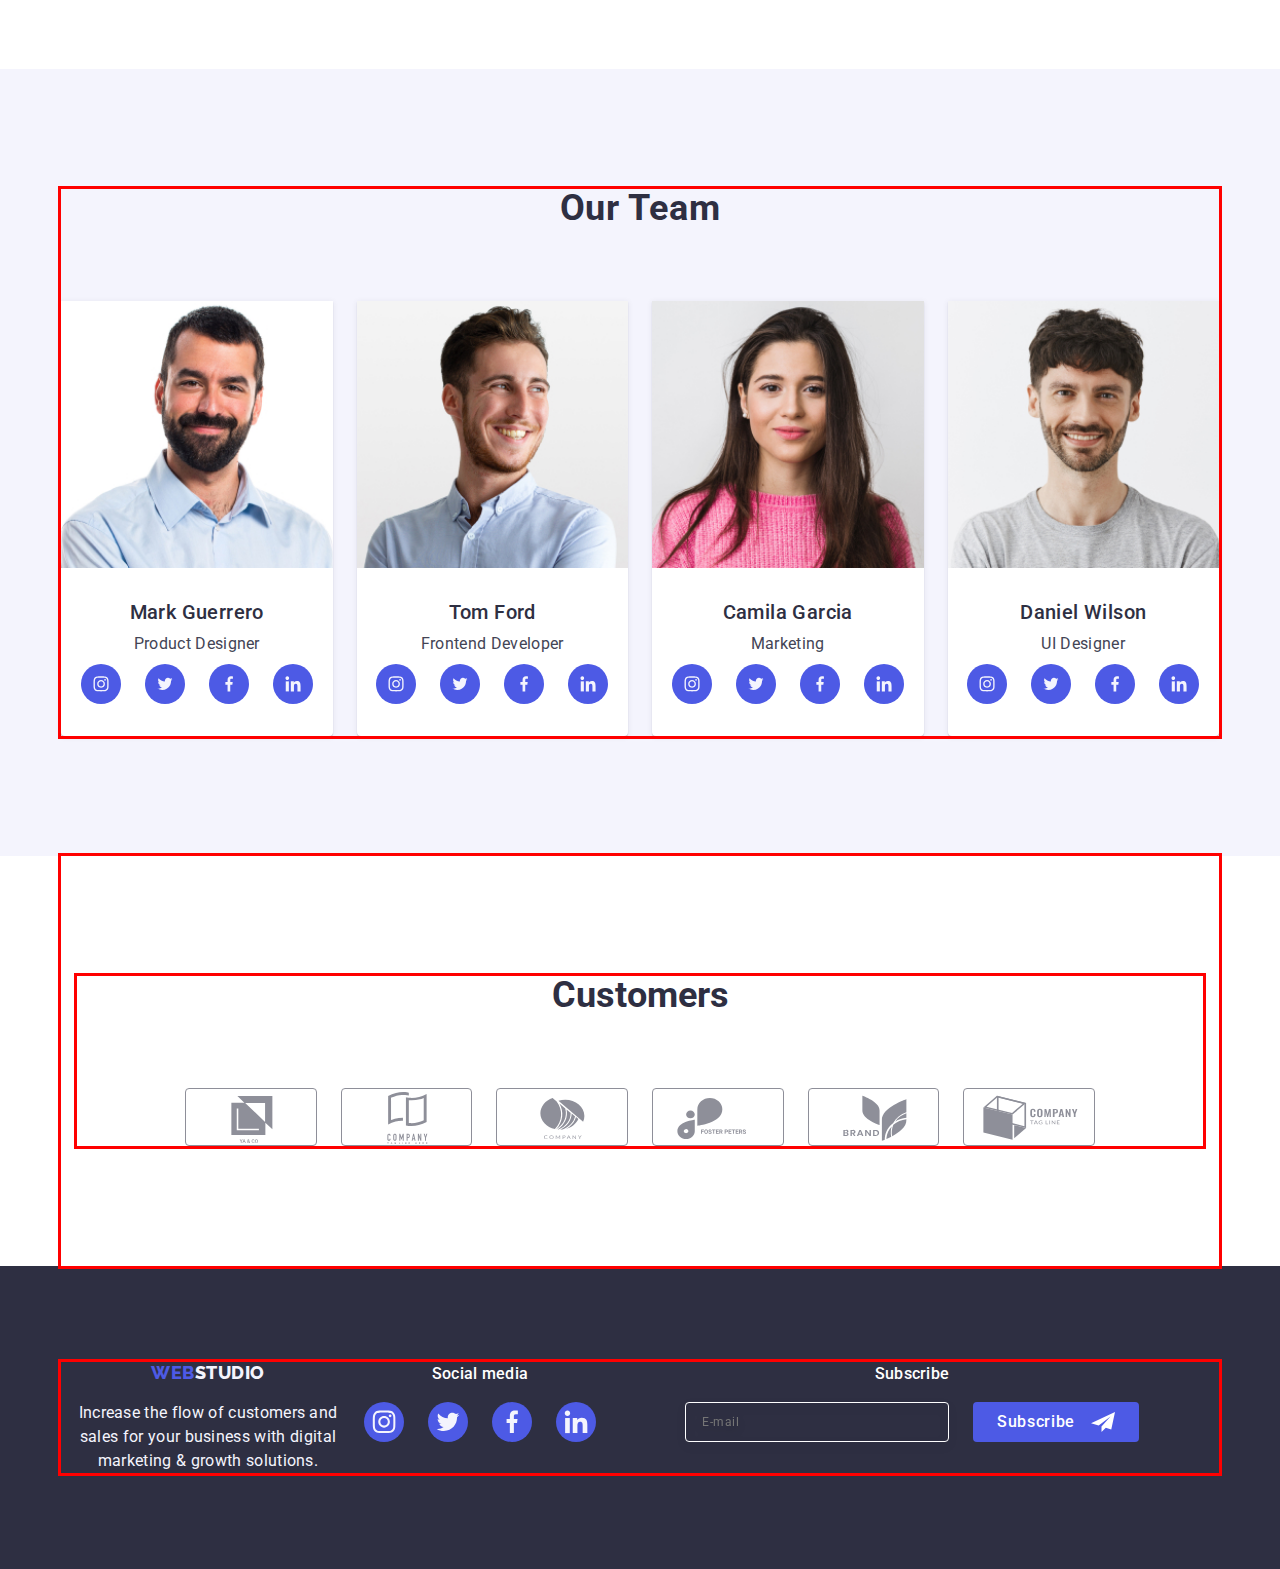
==== commit e6eae010: "update" ====
--- a/index.html
+++ b/index.html
@@ -342,8 +342,8 @@
         </div>
       </section>
       <!-- Custumers -->
-      <!-- <section class="cusutumers-section container">
-        <div class="container">
+      <section class="cusutumers-section container">
+        <div class="custumers-container container">
           <h2 class="section-title">Customers</h2>
           <ul class="custumers-list list">
             <li class="custumers-item">
@@ -390,7 +390,7 @@
             </li>
           </ul>
         </div>
-      </section> -->
+      </section>
     </main>
     <!-- Footer -->
     <footer class="footer">
@@ -563,7 +563,7 @@
       <nav class="menu-nav">
         <ul class="menu-list list">
           <li class="menu-item">
-            <a class="menu-link nav-active" href="./index.html">Studio</a>
+            <a class="menu-link link nav-active" href="./index.html">Studio</a>
           </li>
           <li class="menu-item">
             <a class="menu-link link" href="./portfolio.html">Portfolio</a>
@@ -577,14 +577,47 @@
       <address class="menu-address">
         <ul class="menu-contacts list">
           <li class="menu-contact">
-            <a class="link" href="mailto:info@devstudio.com"
+            <a class="menu-phon link" href="tel:+110001111111"
+              >+11 (000) 111-11-11</a
+            >
+          </li>
+          <li class="menu-contact">
+            <a class="menu-email link" href="mailto:info@devstudio.com"
               >info@devstudio.com</a
             >
           </li>
-          <li class="menu-contact">
-            <a class="link" href="tel:+110001111111">+11 (000) 111-11-11</a>
-          </li>
         </ul>
+         <ul class="social-list footer-social list">
+            <li class="social-list-item">
+              <a href="" class="social-list-linke">
+                <svg class="social-list-icon" width="24" height="24">
+                  <use href="./images/sprite.svg#icon-instagram"></use>
+                </svg>
+              </a>
+            </li>
+            <li class="social-list-item">
+              <a href="" class="social-list-linke">
+                <svg class="social-list-icon" width="24" height="24">
+                  <use href="./images/sprite.svg#icon-twitter"></use>
+                </svg>
+              </a>
+            </li>
+            <li class="social-list-item">
+              <a href="" class="social-list-linke">
+                <svg class="social-list-icon" width="24" height="24">
+                  <use href="./images/sprite.svg#icon-facebook"></use>
+                </svg>
+              </a>
+            </li>
+            <li class="social-list-item">
+              <a href="" class="social-list-linke">
+                <svg class="social-list-icon" width="24" height="24">
+                  <use href="./images/sprite.svg#icon-linkedin"></use>
+                </svg>
+              </a>
+            </li>
+          </ul>
+      
       </address>
     </div>
 
--- a/css/mobile.css
+++ b/css/mobile.css
@@ -85,7 +85,6 @@
 
 .nav-active {
   color: var(--action-color);
-
 }
 
 .nav-active::after {
@@ -115,6 +114,7 @@
   color: var(--main-color);
   font-size: 12px;
 }
+
 .header-btn {
   background-color: transparent;
   border: none;
@@ -138,7 +138,7 @@
   justify-content: center;
   display: flex;
   background-color: transparent;
-  border: solid 1px #E7E9FC;
+  border: solid 1px #e7e9fc;
   border-radius: 50%;
   position: absolute;
   right: 24px;
@@ -179,7 +179,7 @@
   background-size: cover;
   max-width: 1140px;
   color: #ffffff;
-} 
+}
 
 /* SOLUTION */
 .social {
@@ -189,30 +189,28 @@
 
 .icon-container {
   display: none;
-
-}
-  .solution-list {
+}
+.solution-list {
   display: flex;
   row-gap: 72px;
-column-gap: 24px;
- flex-wrap: wrap;
- flex-direction: column;
+  column-gap: 24px;
+  flex-wrap: wrap;
+  flex-direction: column;
 }
 .solution-subtitle {
   text-align: center;
   margin-bottom: 8px;
-font-size: 36px;
-font-weight: 700;
-line-height: 1.11;
-letter-spacing: 0.72px;
+  font-size: 36px;
+  font-weight: 700;
+  line-height: 1.11;
+  letter-spacing: 0.72px;
   color: var(--main-text);
 }
 .desc-list {
   line-height: 1.5;
   letter-spacing: 0.02em;
   font-size: 16px;
-font-weight: 500;
-
+  font-weight: 500;
 }
 
 /*  What */
@@ -241,7 +239,7 @@
   display: flex;
   column-gap: 24px;
   row-gap: 72px;
-justify-content: center;
+  justify-content: center;
   flex-wrap: wrap;
 }
 .item-team {
@@ -258,31 +256,248 @@
   letter-spacing: 0.02em;
 }
 
-
-
 .item-team-desc {
   padding: 32px 32px;
 }
 
+/* CUSTUMERS */
+.cusutumers-section {
+  padding: 96px 16px;
+}
+.custumers-container {
+  padding: 0;
+}
+.custumers-list {
+  display: flex;
+  flex-wrap: wrap;
+  justify-content: space-between;
+  gap: 72px 16px;
+}
+.custumers-item {
+  width: calc((100% - 16px) / 2);
+}
+
+.custumers-link {
+  display: flex;
+  justify-content: center;
+  align-items: center;
+
+  /* width: 100%;
+  height: 100%; */
+
+  border-radius: 4px;
+  border: 1px solid #8e8f99;
+
+  color: var(--icon-customer-color);
+  transition: color var(--transition-prop), border-color var(--transition-prop);
+}
+.custumers-link:hover,
+.custumers-link:focus {
+  border-color: var(--action-color);
+  color: var(--action-color);
+}
+
+.custumers-icon {
+  fill: currentColor;
+}
+
+.ccustumers-icon:hover,
+.custumers-icon:focus {
+  fill: var(--action-color);
+}
+/* FOOTER */
 
 .footer-wrapper {
-  display: flex;
-  align-items: center;
+ display: flex;
+    flex-wrap: wrap;
+    align-items: center;
+    padding: 0px 15px;
+    margin: 0px auto;
+    gap: 72px 24px;
+    justify-content: center;
+    text-align: center;
+}
+
+.footer {
+  padding: 96px 0;
+  background: var(--main-text);
+}
+
+.container-footer {
+  display: flex;
   flex-direction: column;
-  flex-wrap: wrap;
-  
-  
-}
+  gap: 17.5px;
+  max-width: 264px;
+  padding: 0;
+}
+.footer-desc {
+  width: 264px;
+  line-height: 1.5;
+  color: #f4f4fd;
+  letter-spacing: 0.02em;
+}
+.footer-link {
+  display: inline-block;
+  text-align: center;
+  margin: 0;
+}
+
+.section-subtitle .footer-social {
+  font-size: 16px;
+  font-family: Roboto;
+  font-style: normal;
+  font-weight: 500;
+  line-height: 24px;
+  letter-spacing: 0.32px;
+  text-align: left;
+  color: var(--page-color);
+  margin-bottom: 16px;
+      display: flex;
+    justify-content: center;
+}
+
+.social-list {
+  display: flex;
+  justify-content: center;
+  gap: 16px;
+}
+
 .footer-form {
   display: flex;
   gap: 24px;
   flex-wrap: wrap;
-}
-
+  width: 100%;
+  justify-content: center;
+}
+
+.footer-subscribe {
+     display: flex;
+    flex-direction: column;
+    justify-content: center;
+    align-items: center;
+    width: 100%;
+}
+.footer-subscribe-mail {
+  width: 398px;
+  height: 40px;
+  line-height: var(--general-lh);
+  letter-spacing: var(--ls-big);
+  padding-left: 16px;
+  padding-top: 8px;
+  padding-bottom: 8px;
+
+  filter: drop-shadow(0px 4px 4px rgba(0, 0, 0, 0.15));
+  color: #fff;
+
+  font-size: 12px;
+  border-radius: 4px;
+  border: 1px solid #fff;
+  background-color: transparent;
+}
+
+.footer-subscribe-btn {
+  display: flex;
+  justify-content: center;
+  align-items: center;
+  
+
+  min-width: 165px;
+  padding: 8px 24px;
+
+  height: 40px;
+  border: none;
+  border-radius: 4px;
+  cursor: pointer;
+
+  font-family: Roboto, sans-serif;
+  font-weight: 500;
+  font-size: 16px;
+  line-height: 1.5;
+  letter-spacing: var(--ls-big);
+
+  background-color: var(--accent-color);
+  color: #ffffff;
+
+  transition: background-color 250ms cubic-bezier(0.4, 0, 0.2, 1);
+}
+.subsribe-btn-icon {
+  fill: #fff;
+  margin-left: 16px;
+}
+.section-subtitle {
+  margin-bottom: 16px;
+  font-weight: 500;
+  line-height: 1.5;
+  letter-spacing: 0.02em;
+  color: #ffffff;
+}
+.menu {
+  position: relative;
+  display: flex;
+  flex-direction: column;
+  background-color: #fff;
+  width: 100%;
+  min-height: 100%;
+  padding: 80px 35px 80px 40px;
+  position: fixed;
+  left: 0;
+  top: 0;
+}
+.menu-link {
+  font-family: "Roboto", sans-serif;
+  font-size: 36px;
+  font-weight: 700;
+  line-height: 1.1;
+  letter-spacing: 0.02em;
+  text-transform: capitalize;
+  color: var(--main-text);
+  transition: color 250ms cubic-bezier(0.4, 0, 0.2, 1);
+}
+
+.menu-nav {
+  display: flex;
+  flex-direction: column;
+  gap: 40px;
+ 
+}
+.menu-list {
+  display: inline-flex;
+  flex-direction: column;
+  align-items: flex-start;
+  gap: 40px;
+}
+
+.menu-contacts {
+  display: flex;
+  flex-direction: column;
+
+  gap: 40px;
+  margin-top: auto;
+  margin-bottom: 48px;
+}
+.menu-phon {
+  display: flex;
+  flex-wrap: nowrap;
+  width: 100%;
+  font-size: 36px;
+  font-weight: 700;
+  line-height: 1.1;
+  letter-spacing: 0.02em;
+  text-transform: capitalize;
+  color: var(--accent-color);
+  transition: color 250ms cubic-bezier(0.4, 0, 0.2, 1);
+}
+.menu-email {
+  font-size: 20px;
+  font-weight: 500;
+
+  line-height: 1.2;
+  letter-spacing: 0.02em;
+  color: var(--main-color);
+}
 
 @media screen and (min-width: 428px) {
   .container {
     max-width: 428px;
   }
-
-}
+}
--- a/css/tablet.css
+++ b/css/tablet.css
@@ -61,6 +61,21 @@
     flex-direction: row;
     align-items: baseline;
 }
+.cusutumers-section {
+  padding: 96px 0;
+}
+.custumers-container {
+  padding: 0 108px;
+
+}
+.custumers-item {
+    width: calc((100% - 24px * 2) / 3);
+  }
+
+  /* FOOTER */
+  .footer-subscribe-mail {
+  width: 264px;
+  }
+}
 
 
-}
--- a/css/decstop.css
+++ b/css/decstop.css
@@ -68,7 +68,32 @@
 }
 
 .item-team {
-  width: calc((100% - 72px) / 4);}
+  width: calc((100% - 72px) / 4);
 }
 
 
+/* CUSTUMERS */
+.cusutumers-section {
+  padding: 120px 16px;
+}
+  .custumers-list {
+    gap: 24px;
+    max-width: 1128px;
+  }
+    .custumers-item {
+    width: calc((100% - 24px * 5) / 6);
+  }
+  /* FOOTER */
+.footer-form {
+  display: flex;
+  gap: 24px;
+  flex-wrap: wrap;
+  width: 100%;
+}
+.footer-wrapper {
+ display: flex;
+ flex-wrap: nowrap;
+
+}
+
+}--- a/css/styles.css
+++ b/css/styles.css
@@ -234,86 +234,24 @@
   position: relative;
   overflow: hidden;
 }
-/* CUSTUMERS */
-.cusutumers-section {
-  padding: 120px 0;
-}
-.custumers-list {
-  display: flex;
-  align-items: center;
-  justify-content: center;
-  gap: 24px;
-}
-.custumers-link {
-  display: flex;
-  justify-content: center;
-  align-items: center;
-
-  width: 100%;
-  height: 100%;
-
-  border-radius: 4px;
-  border: 1px solid var(--icon-customer-color);
-  color: var(--icon-customer-color);
-  transition: border-color 250ms cubic-bezier(0.4, 0, 0.2, 1),
-    color 250ms cubic-bezier(0.4, 0, 0.2, 1);
-}
-
-.custumers-item {
-  width: calc((100% - 120px) / 6);
-  height: 88px;
-}
-.custumers-link:hover,
-.custumers-link:focus {
-  border-color: var(--action-color);
-  color: var(--action-color);
-}
-
-.custumers-icon {
-  fill: currentColor;
-}
-
-.ccustumers-icon:hover,
-.custumers-icon:focus {
-  fill: var(--action-color);
-}
+
+
+
 
 /** FOOTER */
-.footer {
+/* .footer {
   display: flex;
   gap: 120px;
   padding-left: 156px;
   padding: 100px 0;
   background: var(--main-text);
-}
-.container-footer {
+} */
+/* .container-footer {
   box-sizing: content-box;
   width: 264px;
   margin-right: 120px;
   
-}
-.footer-desc {
-  width: 264px;
-  line-height: 1.5;
-  color: #f4f4fd;
-  letter-spacing: 0.02em;
-}
-.footer-link {
-  display: inline-block;
-  margin-bottom: 16px;
-}
-
-.section-subtitle .footer-social {
-  font-size: 16px;
-  font-family: Roboto;
-  font-style: normal;
-  font-weight: 500;
-  line-height: 24px;
-  letter-spacing: 0.32px;
-  text-align: left;
-  color: var(--page-color);
-  margin-bottom: 16px;
-}
+} */
 
 
 .button {
@@ -542,62 +480,6 @@
   background-color: var(--action-color);
   cursor: pointer;
 }
-.footer-subscribe {
-  margin-left: 80px;
-}
-
-.footer-subscribe-mail {
-  width: 264px;
-  height: 40px;
-  line-height: var(--general-lh);
-  letter-spacing: var(--ls-big);
-  padding-left: 16px;
-  padding-top: 8px;
-  padding-bottom: 8px;
-
-  filter: drop-shadow(0px 4px 4px rgba(0, 0, 0, 0.15));
-  color: #fff;
-
-  font-size: 12px;
-  border-radius: 4px;
-  border: 1px solid #fff;
-  background-color: transparent;
-}
-
-.footer-subscribe-btn {
-  display: flex;
-  justify-content: center;
-  align-items: center;
-  
-
-  min-width: 165px;
-  padding: 8px 24px;
-
-  height: 40px;
-  border: none;
-  border-radius: 4px;
-  cursor: pointer;
-
-  font-family: Roboto, sans-serif;
-  font-weight: 500;
-  font-size: 16px;
-  line-height: 1.5;
-  letter-spacing: var(--ls-big);
-
-  background-color: var(--accent-color);
-  color: #ffffff;
-
-  transition: background-color 250ms cubic-bezier(0.4, 0, 0.2, 1);
-}
-.subsribe-btn-icon {
-  fill: #fff;
-  margin-left: 16px;
-}
-.section-subtitle {
-  margin-bottom: 16px;
-  font-weight: 500;
-  line-height: 1.5;
-  letter-spacing: 0.02em;
-  color: #ffffff;
-}
-
+
+
+
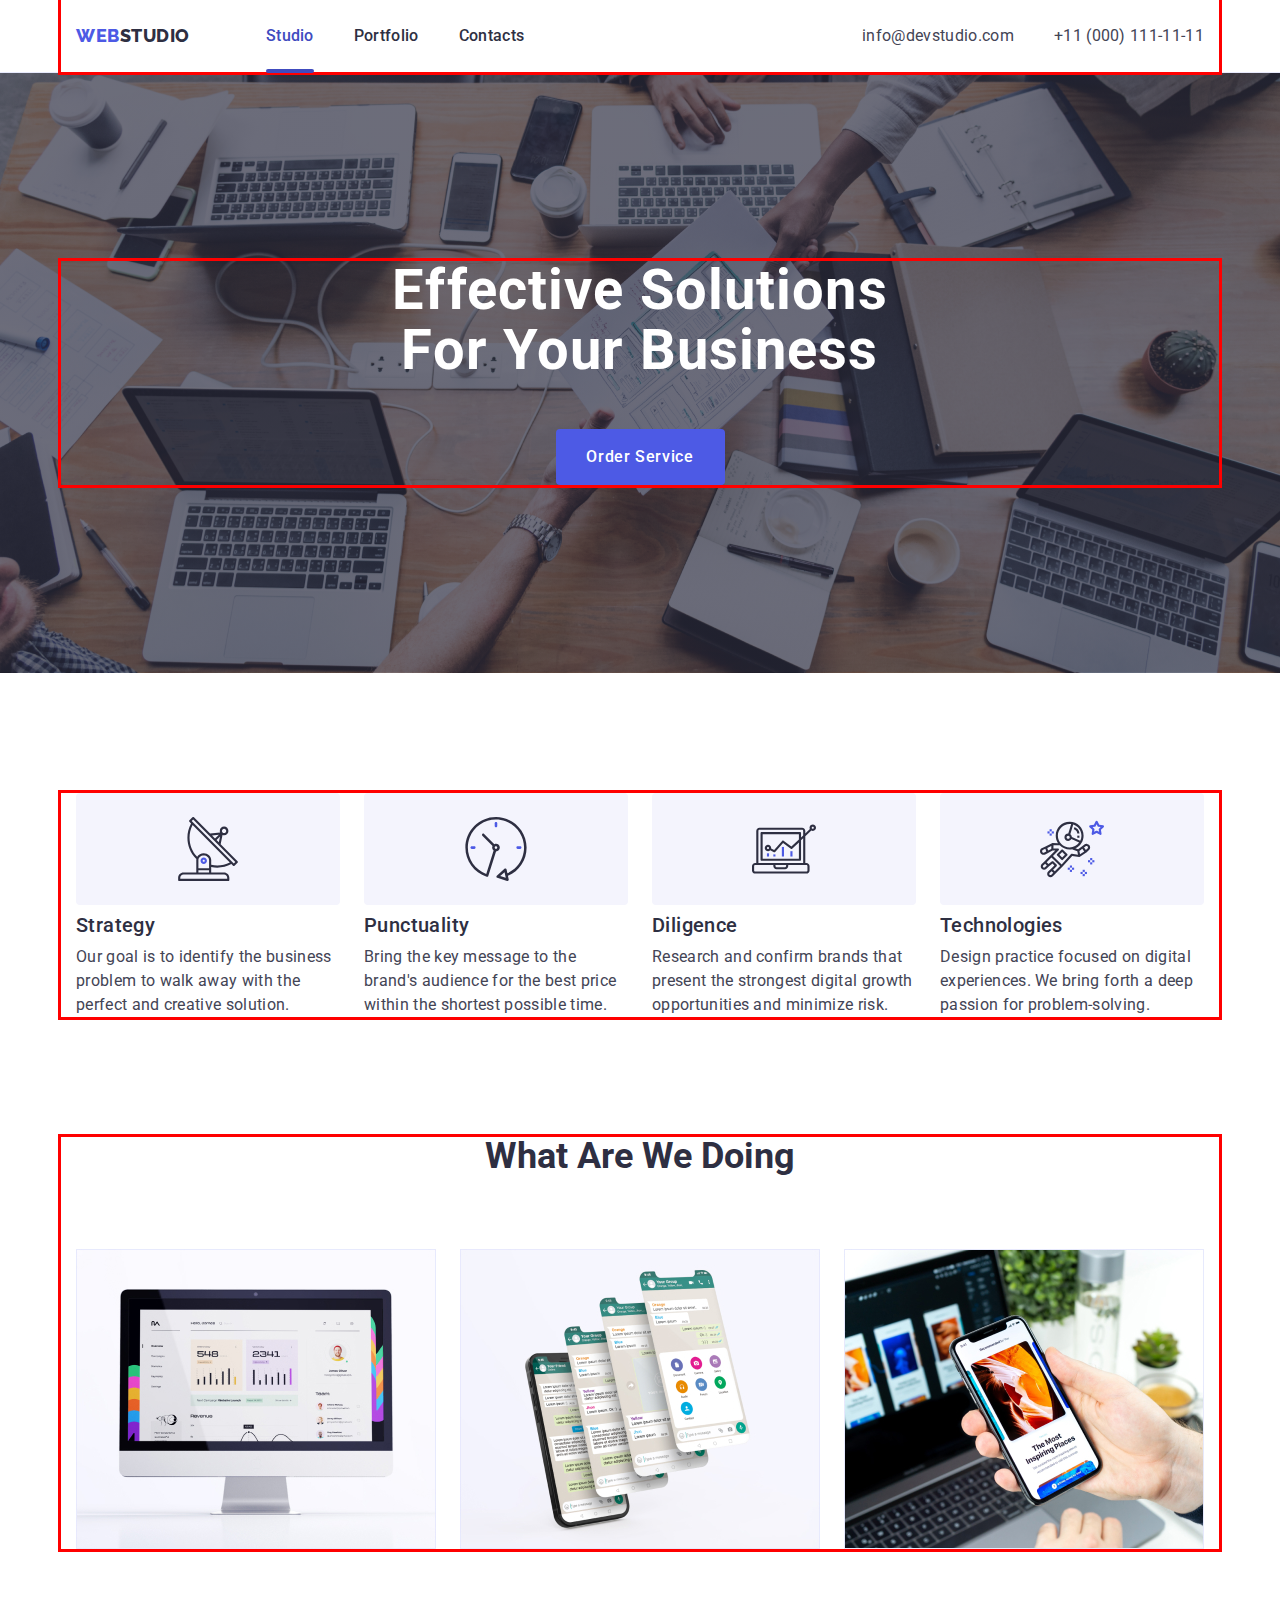
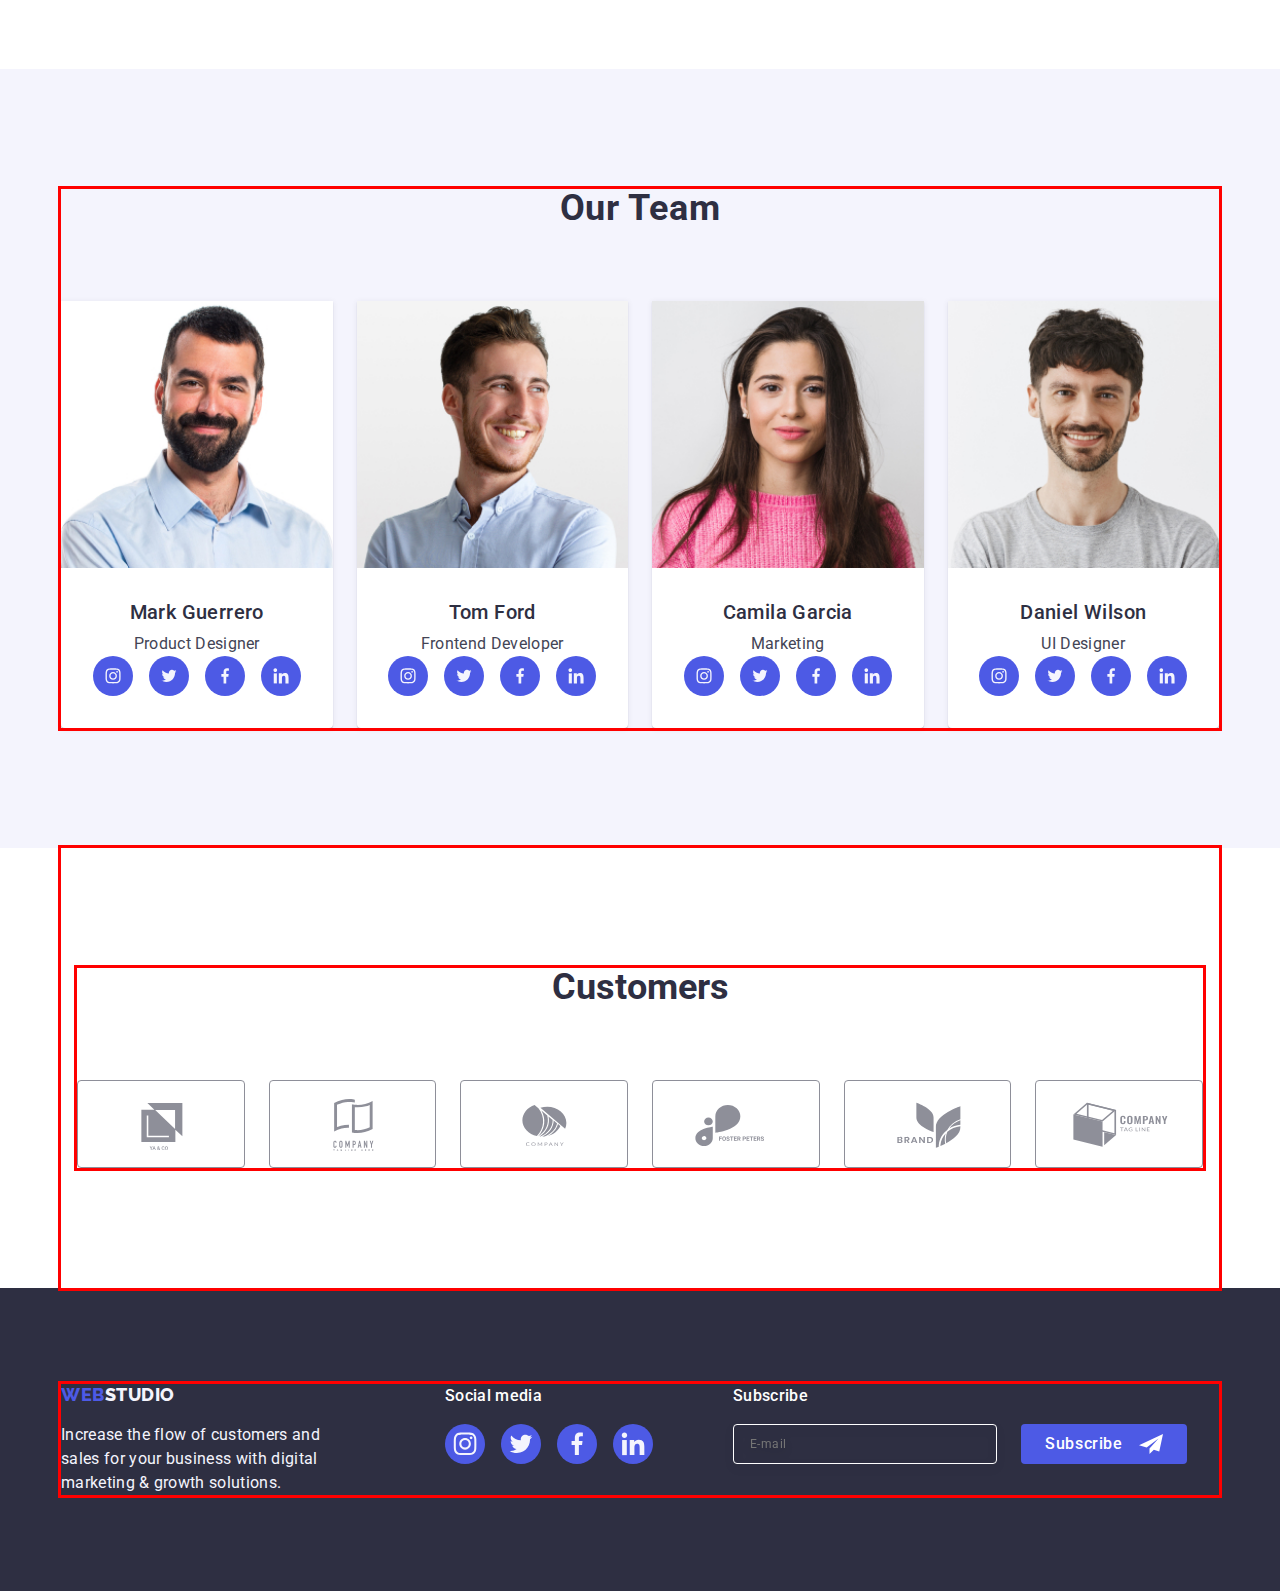
==== commit 2c67f49c: "update" ====
--- a/index.html
+++ b/index.html
@@ -406,7 +406,7 @@
         </div>
         <div class="footer-social">
           <p class="section-subtitle light">Social media</p>
-          <ul class="social-list footer-social list">
+          <ul class="social-list  list">
             <li class="social-list-item">
               <a href="" class="social-list-linke">
                 <svg class="social-list-icon" width="24" height="24">
--- a/css/mobile.css
+++ b/css/mobile.css
@@ -6,8 +6,26 @@
   padding-right: 15px;
   outline: solid red;
 }
+.button {
+  margin: auto;
+  display: block;
+  min-width: 169px;
+  height: 56px;
+  border: none;
+  border-radius: 4px;
+  cursor: pointer;
+  background-color: var(--accent-color);
+  font-family: Roboto, sans-serif;
+  font-weight: 500;
+  font-size: 16px;
+  line-height: 1.5;
+  letter-spacing: 0.04em;
+  color: #ffffff;
+  transition: background-color 250ms cubic-bezier(0.4, 0, 0.2, 1);
+}
 
 /* HEADER */
+
 .page-header {
   border-bottom: 1px solid #e7e9fc;
   box-shadow: 0px 1px 6px 0px rgba(46, 47, 66, 0.08),
@@ -145,6 +163,9 @@
   top: 24px;
   width: 24px;
   height: 24px;
+}
+.menu-address {
+  font-style: normal;
 }
 
 /* HERO */
@@ -179,6 +200,7 @@
   background-size: cover;
   max-width: 1140px;
   color: #ffffff;
+
 }
 
 /* SOLUTION */
@@ -275,6 +297,7 @@
 }
 .custumers-item {
   width: calc((100% - 16px) / 2);
+  height: 88px;
 }
 
 .custumers-link {
@@ -282,8 +305,8 @@
   justify-content: center;
   align-items: center;
 
-  /* width: 100%;
-  height: 100%; */
+  width: 100%;
+  height: 100%;
 
   border-radius: 4px;
   border: 1px solid #8e8f99;
@@ -316,6 +339,7 @@
     gap: 72px 24px;
     justify-content: center;
     text-align: center;
+    padding: 0 108px;
 }
 
 .footer {
@@ -335,6 +359,7 @@
   line-height: 1.5;
   color: #f4f4fd;
   letter-spacing: 0.02em;
+  text-align: left;
 }
 .footer-link {
   display: inline-block;
@@ -354,7 +379,9 @@
   margin-bottom: 16px;
       display: flex;
     justify-content: center;
-}
+   
+}
+
 
 .social-list {
   display: flex;
@@ -366,7 +393,7 @@
   display: flex;
   gap: 24px;
   flex-wrap: wrap;
-  width: 100%;
+  width: 398px;
   justify-content: center;
 }
 
@@ -377,8 +404,11 @@
     align-items: center;
     width: 100%;
 }
+.subscribe-label {
+  width: 100%;
+}
 .footer-subscribe-mail {
-  width: 398px;
+  width: 100%;
   height: 40px;
   line-height: var(--general-lh);
   letter-spacing: var(--ls-big);
@@ -476,16 +506,17 @@
   margin-bottom: 48px;
 }
 .menu-phon {
-  display: flex;
-  flex-wrap: nowrap;
-  width: 100%;
-  font-size: 36px;
-  font-weight: 700;
-  line-height: 1.1;
-  letter-spacing: 0.02em;
-  text-transform: capitalize;
-  color: var(--accent-color);
-  transition: color 250ms cubic-bezier(0.4, 0, 0.2, 1);
+  font-family: Roboto;
+ display: flex;
+    flex-wrap: nowrap;
+    width: 100%;
+    font-size: 36px;
+    font-weight: 700;
+    line-height: 1.1;
+    letter-spacing: 0.02em;
+    text-transform: capitalize;
+    color: var(--accent-color);
+    transition: color 250ms cubic-bezier(0.4, 0, 0.2, 1);
 }
 .menu-email {
   font-size: 20px;
--- a/css/tablet.css
+++ b/css/tablet.css
@@ -60,6 +60,7 @@
 .footer-wrapper {
     flex-direction: row;
     align-items: baseline;
+    justify-content: flex-start;
 }
 .cusutumers-section {
   padding: 96px 0;
@@ -73,9 +74,27 @@
   }
 
   /* FOOTER */
+  .footer-form {
+    width: auto;
+  }
+  .footer-link {
+    text-align: left;
+  }
+
+  .footer-subscribe {
+    align-items: flex-start;
+  }
+
   .footer-subscribe-mail {
   width: 264px;
   }
+  .section-subtitle {
+    text-align: left;
+  }
+  .subscribe-label {
+    width: 264px;
+  }
+  
 }
 
 
--- a/css/decstop.css
+++ b/css/decstop.css
@@ -83,17 +83,29 @@
     .custumers-item {
     width: calc((100% - 24px * 5) / 6);
   }
+  .custumers-container {
+  padding: 0;
+
+}
   /* FOOTER */
 .footer-form {
-  display: flex;
-  gap: 24px;
-  flex-wrap: wrap;
-  width: 100%;
+justify-content: flex-start;
 }
+
 .footer-wrapper {
  display: flex;
  flex-wrap: nowrap;
+ padding: 0;
+ gap: 0;
 
+}
+.footer-social {
+    margin-left: 120px;
+}
+
+
+.footer-subscribe {
+    margin-left: 80px;
 }
 
 }--- a/css/styles.css
+++ b/css/styles.css
@@ -64,12 +64,12 @@
   transition: background-color 250ms cubic-bezier(0.4, 0, 0.2, 1);
 }
 
-.social-list {
+/* .social-list {
   display: flex;
   justify-content: center;
   gap: 24px;
   margin-top: 8px;
-}
+} */
 .social-list-icon {
   fill: #f4f4fd;
 }
@@ -254,23 +254,7 @@
 } */
 
 
-.button {
-  margin: auto;
-  display: block;
-  min-width: 169px;
-  height: 56px;
-  border: none;
-  border-radius: 4px;
-  cursor: pointer;
-  background-color: var(--accent-color);
-  font-family: Roboto, sans-serif;
-  font-weight: 500;
-  font-size: 16px;
-  line-height: 1.5;
-  letter-spacing: 0.04em;
-  color: #ffffff;
-  transition: background-color 250ms cubic-bezier(0.4, 0, 0.2, 1);
-}
+
 
 .backdrop {
   position: fixed;
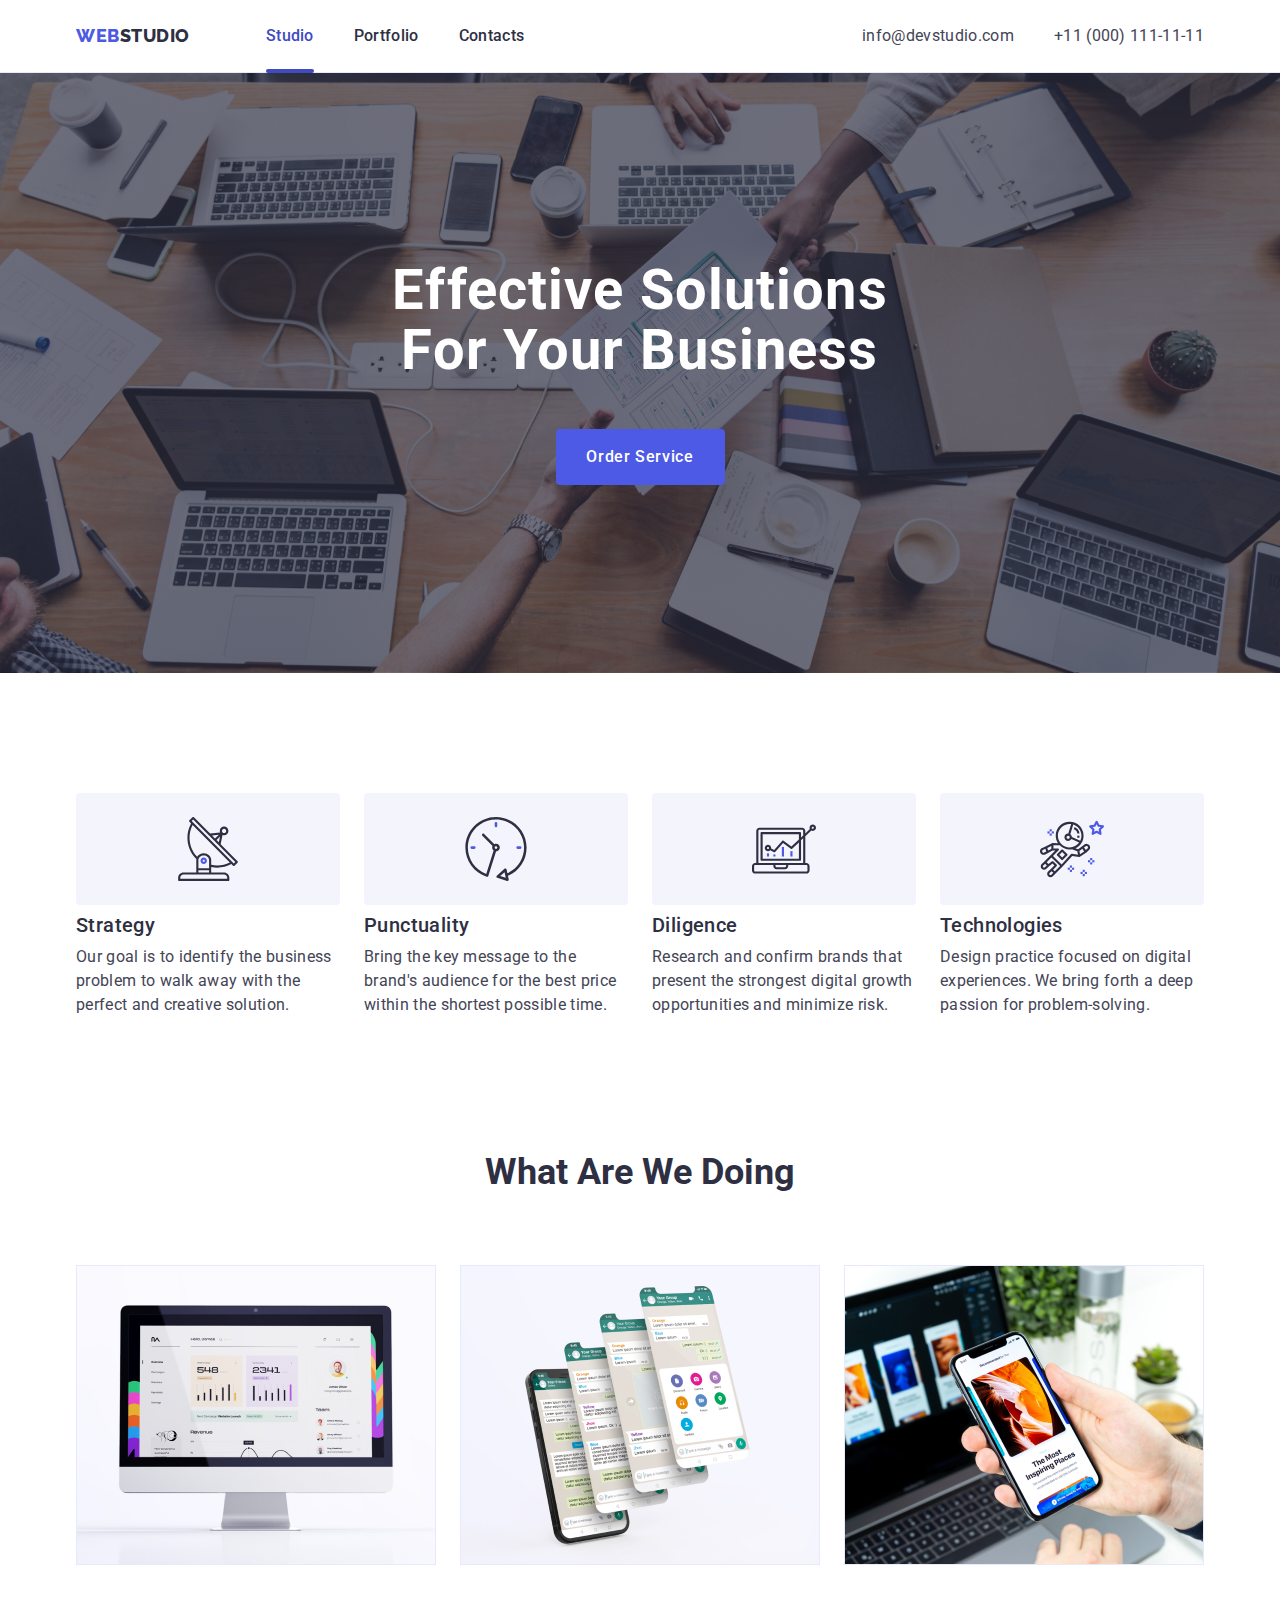
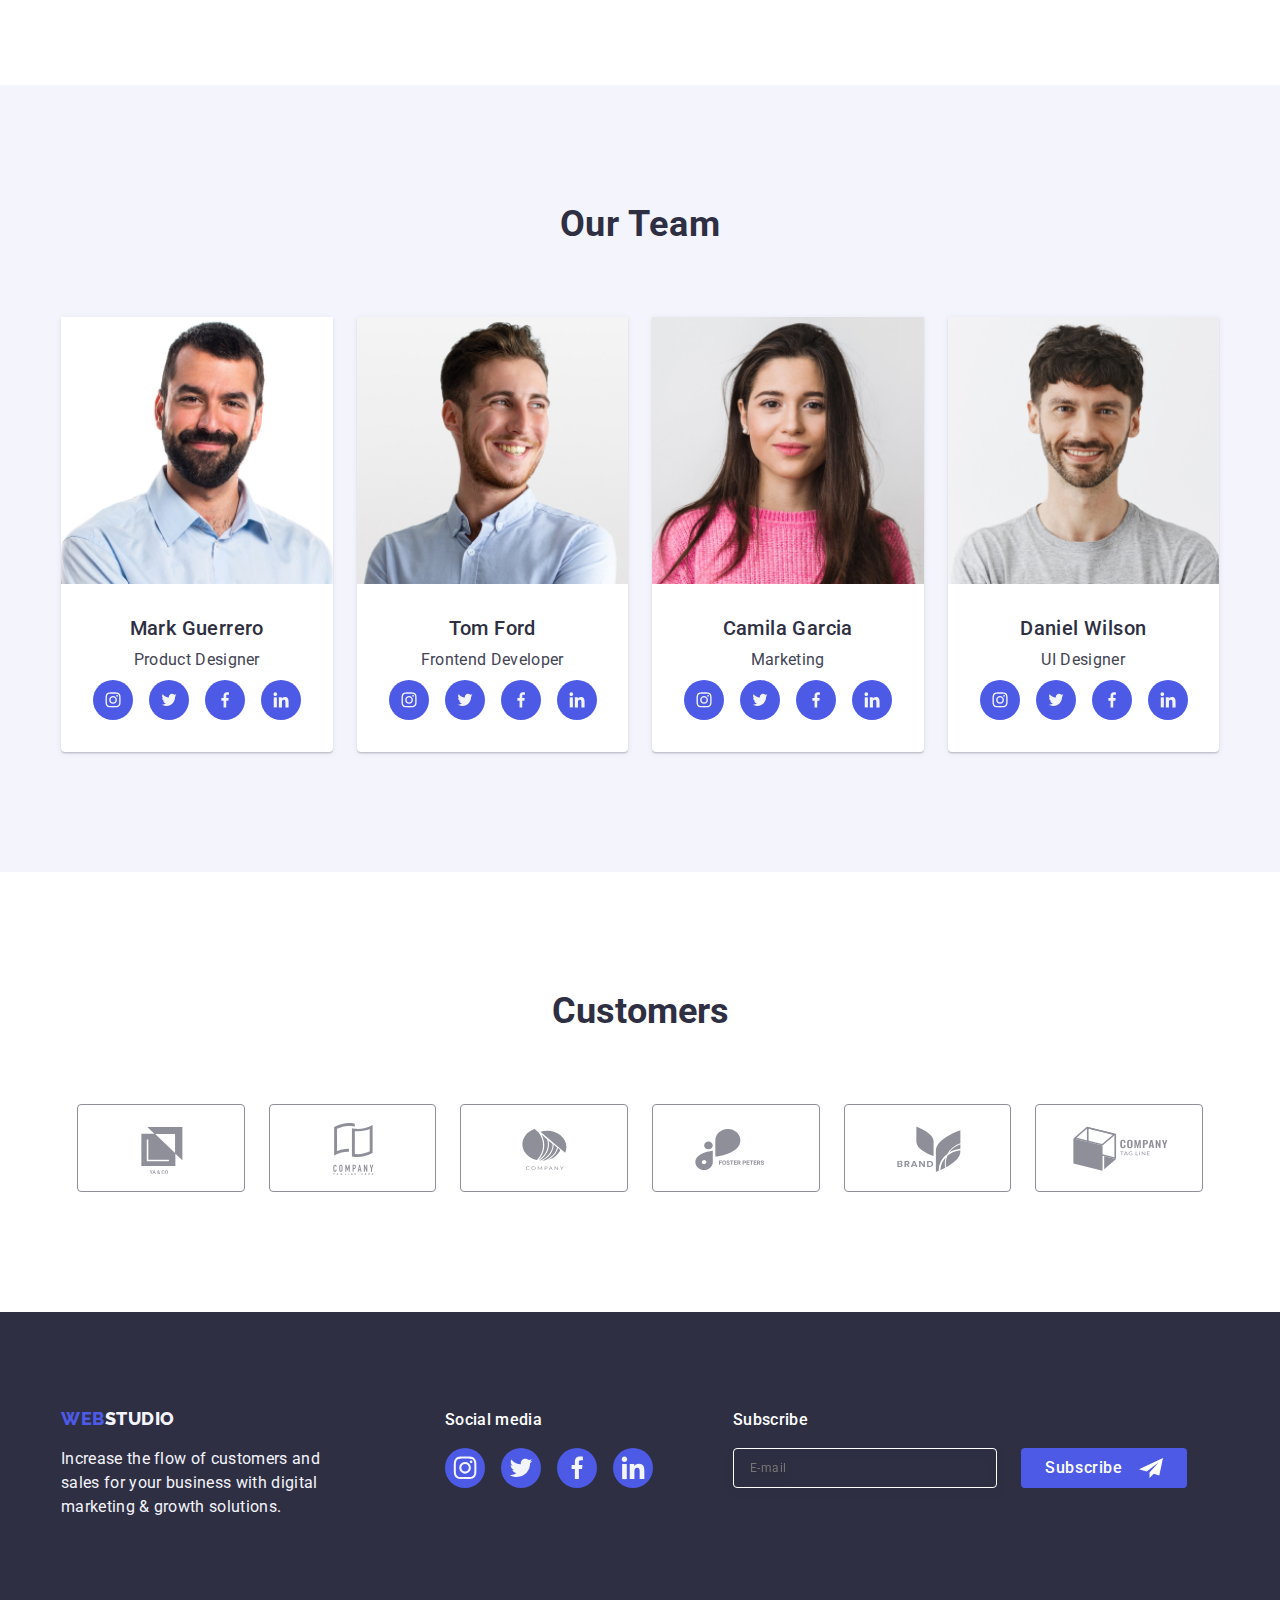
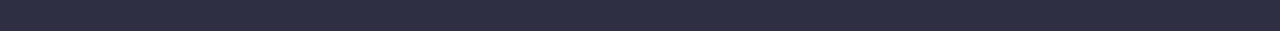
==== commit d55ad63e: "update" ====
--- a/index.html
+++ b/index.html
@@ -587,7 +587,7 @@
             >
           </li>
         </ul>
-         <ul class="social-list footer-social list">
+         <ul class="social-list  list">
             <li class="social-list-item">
               <a href="" class="social-list-linke">
                 <svg class="social-list-icon" width="24" height="24">
--- a/css/mobile.css
+++ b/css/mobile.css
@@ -4,7 +4,7 @@
   margin: 0 auto;
   padding-left: 15px;
   padding-right: 15px;
-  outline: solid red;
+ 
 }
 .button {
   margin: auto;
@@ -242,6 +242,66 @@
   display: none;
 }
 /* Main Team */
+.item-list {
+  display: flex;
+  gap: 24px;
+}
+
+
+.section-title {
+  margin-bottom: 72px;
+  font-size: 36px;
+  line-height: 1.11;
+  text-align: center;
+  text-transform: capitalize;
+  color: var(--main-text);
+}
+
+
+
+.team-subtitle {
+  text-align: center;
+  margin-bottom: 8px;
+  font-weight: 500;
+  font-size: 20px;
+  line-height: 1.2;
+  letter-spacing: 0.02em;
+  color: var(--main-text);
+}
+
+
+.social-list-link {
+  display: flex;
+  justify-content: center;
+  align-items: center;
+  width: 40px;
+  height: 40px;
+  border-radius: 50%;
+  background-color: #4d5ae5;
+  transition: background-color 250ms cubic-bezier(0.4, 0, 0.2, 1);
+}
+
+.social-list-link:hover,
+.social-list-link:focus {
+  background-color: var(--action-color);
+  cursor: pointer;
+}
+
+.social-list-linke:hover,
+.social-list-linke:focus {
+  background-color: var(--social-active);
+}
+
+.social-list-linke {
+  display: flex;
+  justify-content: center;
+  align-items: center;
+  width: 40px;
+  height: 40px;
+  border-radius: 50%;
+  background-color: #4d5ae5;
+  transition: background-color 250ms cubic-bezier(0.4, 0, 0.2, 1);
+}
 
 .main-team {
   padding: 96px 0;
@@ -275,6 +335,7 @@
 .desc-team {
   text-align: center;
   line-height: 1.5;
+  margin-bottom: 8px;
   letter-spacing: 0.02em;
 }
 
@@ -339,7 +400,7 @@
     gap: 72px 24px;
     justify-content: center;
     text-align: center;
-    padding: 0 108px;
+    
 }
 
 .footer {
@@ -387,13 +448,14 @@
   display: flex;
   justify-content: center;
   gap: 16px;
+  justify-content: space-between;
 }
 
 .footer-form {
   display: flex;
   gap: 24px;
   flex-wrap: wrap;
-  width: 398px;
+  width: 100%;
   justify-content: center;
 }
 
@@ -488,6 +550,7 @@
   display: flex;
   flex-direction: column;
   gap: 40px;
+  justify-content: space-between;
  
 }
 .menu-list {
@@ -527,6 +590,219 @@
   color: var(--main-color);
 }
 
+/* MODAL */
+
+.backdrop {
+  position: fixed;
+  top: 0;
+  left: 0;
+  width: 100%;
+  height: 100%;
+  opacity: 1;
+  background: var(--navyblue-modal, rgba(46, 47, 66, 0.4));
+  transition: opacity 250ms cubic-bezier(0.4, 0, 0.2, 1),
+    visibility 250ms cubic-bezier(0.4, 0, 0.2, 1);
+}
+.is-hidden {
+  visibility: hidden;
+  opacity: 0;
+  pointer-events: none;
+}
+.modal {
+  position: absolute;
+  top: 50%;
+  left: 50%;
+  max-width: 408px;
+  width: 100%;
+  min-height: 584px;
+  padding: 24px;
+  padding-top: 72px;
+  background-color: #fcfcfc;
+  transform: translate(-50%, -50%);
+  box-shadow: 0px 2px 1px 0px rgba(0, 0, 0, 0.2),
+    0px 1px 3px 0px rgba(0, 0, 0, 0.12), 0px 1px 1px 0px rgba(0, 0, 0, 0.14);
+  border-radius: 4px;
+  transition: transform 250ms cubic-bezier(0.4, 0, 0.2, 1);
+}
+.modal-close-btn {
+  position: absolute;
+  top: 24px;
+  right: 24px;
+  display: flex;
+  justify-content: center;
+  align-items: center;
+  width: 24px;
+  height: 24px;
+  padding: 0;
+
+  background-color: transparent;
+  border-radius: 50%;
+  border: 1px solid rgba(0, 0, 0, 0.1);
+  background: var(--cornflower, #e7e9fc);
+  cursor: pointer;
+
+  transition: background-color 250ms cubic-bezier(0.4, 0, 0.2, 1),
+    border 250ms cubic-bezier(0.4, 0, 0.2, 1);
+}
+.modal-close-btn:hover,
+.modal-close-btn:focus {
+  border: none;
+  border-radius: 24px;
+  background: var(--action-color);
+  fill: var(--page-color);
+}
+.modal-close-icon {
+  transition: fill 250ms cubic-bezier(0.4, 0, 0.2, 1);
+}
+.input-container {
+  margin-bottom: 8px;
+}
+
+.input-container:last-of-type {
+  margin-bottom: 24px;
+}
+
+.modal-caption {
+  display: block;
+  margin-bottom: 16px;
+  color: var(--navyblue, #2e2f42);
+  text-align: center;
+  font-size: 16px;
+  font-weight: 500;
+  line-height: 24px;
+  letter-spacing: 0.32px;
+}
+.modal-form-label {
+  display: block;
+  line-height: 1.17;
+  letter-spacing: 0.04em;
+  margin-bottom: 4px;
+  padding-top: 8px;
+  color: var(--lightslate, #8e8f99);
+  font-size: 12px;
+}
+.modal-form-field {
+  position: relative;
+}
+.modal-form-input {
+  display: block;
+  width: 100%;
+  height: 40px;
+  padding-left: 38px;
+  background-color: transparent;
+  border-radius: 4px;
+  outline: transparent;
+  border: 1px solid var(--navyblue-modal, rgba(46, 47, 66, 0.4));
+  transition: border-color 250ms cubic-bezier(0.4, 0, 0.2, 1);
+}
+.modal-form-icon {
+  position: absolute;
+  top: 50%;
+  left: 16px;
+  transform: translateY(-50%);
+  fill: currentColor;
+  transition: fill 250ms cubic-bezier(0.4, 0, 0.2, 1);
+    
+}
+.modal-form-input:focus {
+  border-color: #4d5ae5;
+}
+.modal-form-input:focus + .modal-form-icon {
+  fill: #4d5ae5;
+ 
+}
+.modal-form-messege {
+  width: 100%;
+  height: 120px;
+  border-radius: 4px;
+  line-height: 1.17;
+  letter-spacing: 0.04em;
+  resize: none;
+  font-size: 12px;
+  padding: 8px 16px;
+  outline: transparent;
+  border-radius: 4px;
+  background-color: transparent;
+  color: rgba(46, 47, 66, 0.4);
+  border: 1px solid var(--navyblue-modal, rgba(46, 47, 66, 0.4));
+  transition: border-color 250ms cubic-bezier(0.4, 0, 0.2, 1);
+}
+.form-messege {
+  margin-bottom: 16px;
+}
+.modal-form-messege:focus {
+  border-color: #4d5ae5;
+}
+/* CHECKBOX STYLES*/
+.form-checkbox {
+  position: relative;
+  margin-bottom: 24px;
+}
+
+.form-agreement {
+  display: flex;
+  align-items: center;
+  gap: 10px;
+  color: #8e8f99;
+  font-size: 12px;
+}
+
+.checkbox-click {
+  /* position: absolute; */
+  display: inline-flex;
+  justify-content: center;
+  align-items: center;
+  margin-right: 8px;
+
+  width: 16px;
+  height: 16px;
+  border: 1px solid rgba(46, 47, 66, 0.4);
+  border-radius: 2px;
+  fill: transparent;
+
+  transition: background-color 250ms cubic-bezier(0.4, 0, 0.2, 1),
+    border 250ms cubic-bezier(0.4, 0, 0.2, 1),
+    fill 250ms cubic-bezier(0.4, 0, 0.2, 1);
+}
+.form-agreement-checkbox:checked + .modal-form-label .checkbox-click{
+  border: none;
+  fill: #f4f4fd;
+  background-color: #404bbf;
+}
+.form-agreement-checkbox {
+  appearance: none;
+}
+.privacy-link {
+  color: var(--accent-color);
+  cursor: pointer;
+}
+.send-btn {
+  display: block;
+  min-width: 169px;
+  height: 56px;
+  border: none;
+  border-radius: 4px;
+  margin: 24px auto;
+  cursor: pointer;
+
+  font-family: Roboto, sans-serif;
+  font-weight: 500;
+  font-size: 16px;
+  line-height: 1.5;
+  letter-spacing: var(--ls-big);
+
+  background-color: var(--accent-color);
+  color: #ffffff;
+
+ transition: background-color 250ms cubic-bezier(0.4, 0, 0.2, 1);
+}
+.send-btn:hover,
+.send-btn:focus {
+  background-color: var(--action-color);
+  cursor: pointer;
+}
+
+
 @media screen and (min-width: 428px) {
   .container {
     max-width: 428px;
--- a/css/tablet.css
+++ b/css/tablet.css
@@ -75,6 +75,7 @@
 
   /* FOOTER */
   .footer-form {
+
     width: auto;
   }
   .footer-link {
@@ -94,6 +95,9 @@
   .subscribe-label {
     width: 264px;
   }
+  .footer-wrapper {
+    padding: 0 108px;
+  }
   
 }
 
--- a/css/decstop.css
+++ b/css/decstop.css
@@ -67,6 +67,7 @@
 
 }
 
+
 .item-team {
   width: calc((100% - 72px) / 4);
 }
--- a/css/styles.css
+++ b/css/styles.css
@@ -3,73 +3,7 @@
 
 
 
-.item-list {
-  display: flex;
-  gap: 24px;
-}
 
-
-.section-title {
-  margin-bottom: 72px;
-  font-size: 36px;
-  line-height: 1.11;
-  text-align: center;
-  text-transform: capitalize;
-  color: var(--main-text);
-}
-
-
-
-.team-subtitle {
-  text-align: center;
-  margin-bottom: 8px;
-  font-weight: 500;
-  font-size: 20px;
-  line-height: 1.2;
-  letter-spacing: 0.02em;
-  color: var(--main-text);
-}
-
-
-.social-list-link {
-  display: flex;
-  justify-content: center;
-  align-items: center;
-  width: 40px;
-  height: 40px;
-  border-radius: 50%;
-  background-color: #4d5ae5;
-  transition: background-color 250ms cubic-bezier(0.4, 0, 0.2, 1);
-}
-
-.social-list-link:hover,
-.social-list-link:focus {
-  background-color: var(--action-color);
-  cursor: pointer;
-}
-
-.social-list-linke:hover,
-.social-list-linke:focus {
-  background-color: var(--social-active);
-}
-
-.social-list-linke {
-  display: flex;
-  justify-content: center;
-  align-items: center;
-  width: 40px;
-  height: 40px;
-  border-radius: 50%;
-  background-color: #4d5ae5;
-  transition: background-color 250ms cubic-bezier(0.4, 0, 0.2, 1);
-}
-
-/* .social-list {
-  display: flex;
-  justify-content: center;
-  gap: 24px;
-  margin-top: 8px;
-} */
 .social-list-icon {
   fill: #f4f4fd;
 }
@@ -238,232 +172,11 @@
 
 
 
-/** FOOTER */
-/* .footer {
-  display: flex;
-  gap: 120px;
-  padding-left: 156px;
-  padding: 100px 0;
-  background: var(--main-text);
-} */
-/* .container-footer {
-  box-sizing: content-box;
-  width: 264px;
-  margin-right: 120px;
-  
-} */
 
 
 
 
-.backdrop {
-  position: fixed;
-  top: 0;
-  left: 0;
-  width: 100%;
-  height: 100%;
-  opacity: 1;
-  background: var(--navyblue-modal, rgba(46, 47, 66, 0.4));
-  transition: opacity 250ms cubic-bezier(0.4, 0, 0.2, 1),
-    visibility 250ms cubic-bezier(0.4, 0, 0.2, 1);
-}
-.is-hidden {
-  visibility: hidden;
-  opacity: 0;
-  pointer-events: none;
-}
-.modal {
-  position: absolute;
-  top: 50%;
-  left: 50%;
-  width: 408px;
-  min-height: 584px;
-  padding: 24px;
-  padding-top: 72px;
-  background-color: #fcfcfc;
-  transform: translate(-50%, -50%);
-  box-shadow: 0px 2px 1px 0px rgba(0, 0, 0, 0.2),
-    0px 1px 3px 0px rgba(0, 0, 0, 0.12), 0px 1px 1px 0px rgba(0, 0, 0, 0.14);
-  border-radius: 4px;
-  transition: transform 250ms cubic-bezier(0.4, 0, 0.2, 1);
-}
-.modal-close-btn {
-  position: absolute;
-  top: 24px;
-  right: 24px;
-  display: flex;
-  justify-content: center;
-  align-items: center;
-  width: 24px;
-  height: 24px;
-  padding: 0;
-
-  background-color: transparent;
-  border-radius: 50%;
-  border: 1px solid rgba(0, 0, 0, 0.1);
-  background: var(--cornflower, #e7e9fc);
-  cursor: pointer;
-
-  transition: background-color 250ms cubic-bezier(0.4, 0, 0.2, 1),
-    border 250ms cubic-bezier(0.4, 0, 0.2, 1);
-}
-.modal-close-btn:hover,
-.modal-close-btn:focus {
-  border: none;
-  border-radius: 24px;
-  background: var(--action-color);
-  fill: var(--page-color);
-}
-.modal-close-icon {
-  transition: fill 250ms cubic-bezier(0.4, 0, 0.2, 1);
-}
-.input-container {
-  margin-bottom: 8px;
-}
-
-.input-container:last-of-type {
-  margin-bottom: 24px;
-}
-
-.modal-caption {
-  display: block;
-  margin-bottom: 16px;
-  color: var(--navyblue, #2e2f42);
-  text-align: center;
-  font-size: 16px;
-  font-weight: 500;
-  line-height: 24px;
-  letter-spacing: 0.32px;
-}
-.modal-form-label {
-  display: block;
-  line-height: 1.17;
-  letter-spacing: 0.04em;
-  margin-bottom: 4px;
-  padding-top: 8px;
-  color: var(--lightslate, #8e8f99);
-  font-size: 12px;
-}
-.modal-form-field {
-  position: relative;
-}
-.modal-form-input {
-  display: block;
-  width: 100%;
-  height: 40px;
-  padding-left: 38px;
-  background-color: transparent;
-  border-radius: 4px;
-  outline: transparent;
-  border: 1px solid var(--navyblue-modal, rgba(46, 47, 66, 0.4));
-  transition: border-color 250ms cubic-bezier(0.4, 0, 0.2, 1);
-}
-.modal-form-icon {
-  position: absolute;
-  top: 50%;
-  left: 16px;
-  transform: translateY(-50%);
-  fill: currentColor;
-  transition: fill 250ms cubic-bezier(0.4, 0, 0.2, 1);
-    
-}
-.modal-form-input:focus {
-  border-color: #4d5ae5;
-}
-.modal-form-input:focus + .modal-form-icon {
-  fill: #4d5ae5;
- 
-}
-.modal-form-messege {
-  width: 100%;
-  height: 120px;
-  border-radius: 4px;
-  line-height: 1.17;
-  letter-spacing: 0.04em;
-  resize: none;
-  font-size: 12px;
-  padding: 8px 16px;
-  outline: transparent;
-  border-radius: 4px;
-  background-color: transparent;
-  color: rgba(46, 47, 66, 0.4);
-  border: 1px solid var(--navyblue-modal, rgba(46, 47, 66, 0.4));
-  transition: border-color 250ms cubic-bezier(0.4, 0, 0.2, 1);
-}
-.form-messege {
-  margin-bottom: 16px;
-}
-.modal-form-messege:focus {
-  border-color: #4d5ae5;
-}
-/* CHECKBOX STYLES*/
-.form-checkbox {
-  position: relative;
-  margin-bottom: 24px;
-}
-
-.form-agreement {
-  display: flex;
-  align-items: center;
-  gap: 10px;
-  color: #8e8f99;
-  font-size: 12px;
-}
-
-.checkbox-click {
-  /* position: absolute; */
-  display: inline-flex;
-  justify-content: center;
-  align-items: center;
-  margin-right: 8px;
-
-  width: 16px;
-  height: 16px;
-  border: 1px solid rgba(46, 47, 66, 0.4);
-  border-radius: 2px;
-  fill: transparent;
-
-  transition: background-color 250ms cubic-bezier(0.4, 0, 0.2, 1),
-    border 250ms cubic-bezier(0.4, 0, 0.2, 1),
-    fill 250ms cubic-bezier(0.4, 0, 0.2, 1);
-}
-.form-agreement-checkbox:checked + .modal-form-label .checkbox-click{
-  border: none;
-  fill: #f4f4fd;
-  background-color: #404bbf;
-}
-.form-agreement-checkbox {
-  appearance: none;
-}
-.privacy-link {
-  color: var(--accent-color);
-  cursor: pointer;
-}
-.send-btn {
-  display: block;
-  min-width: 169px;
-  height: 56px;
-  border: none;
-  border-radius: 4px;
-  margin: 24px auto;
-  cursor: pointer;
-
-  font-family: Roboto, sans-serif;
-  font-weight: 500;
-  font-size: 16px;
-  line-height: 1.5;
-  letter-spacing: var(--ls-big);
-
-  background-color: var(--accent-color);
-  color: #ffffff;
-
- transition: background-color 250ms cubic-bezier(0.4, 0, 0.2, 1);
-}
-.send-btn:hover,
-.send-btn:focus {
-  background-color: var(--action-color);
-  cursor: pointer;
-}
 
 
 
+
